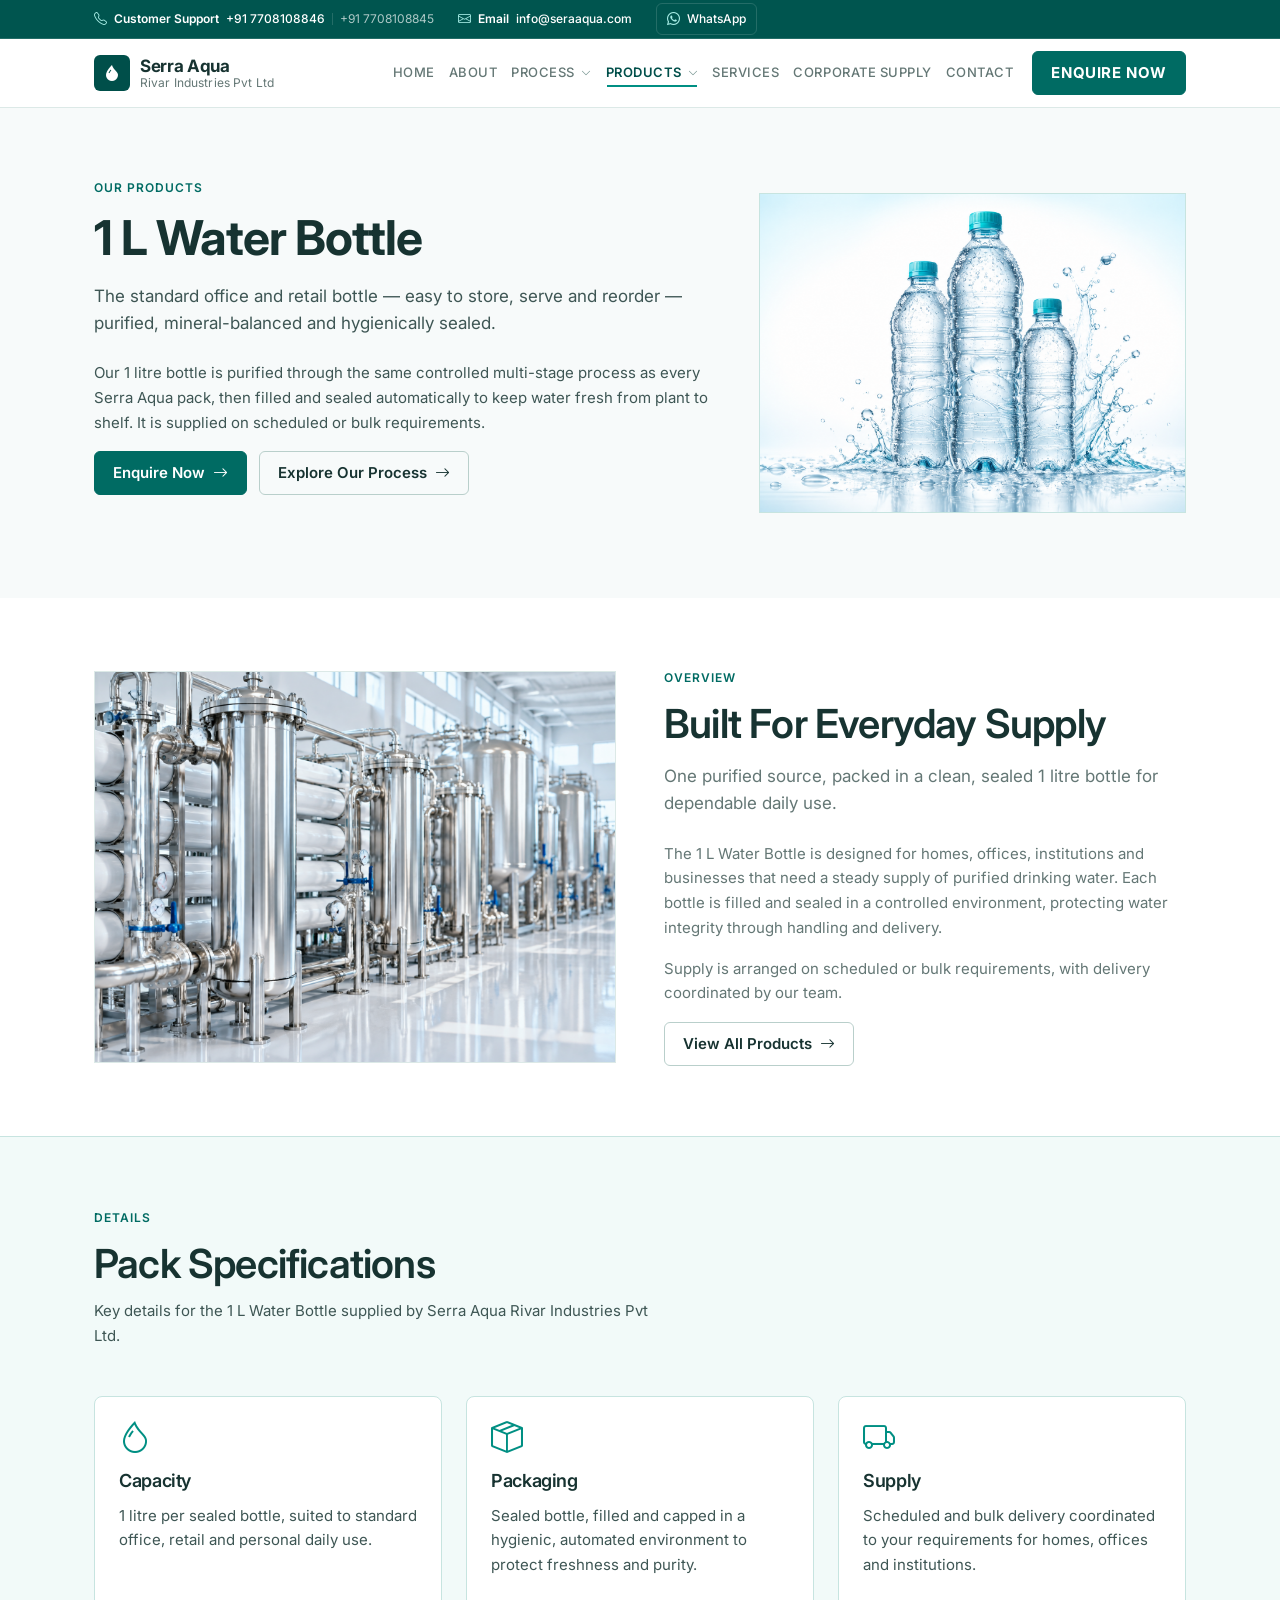
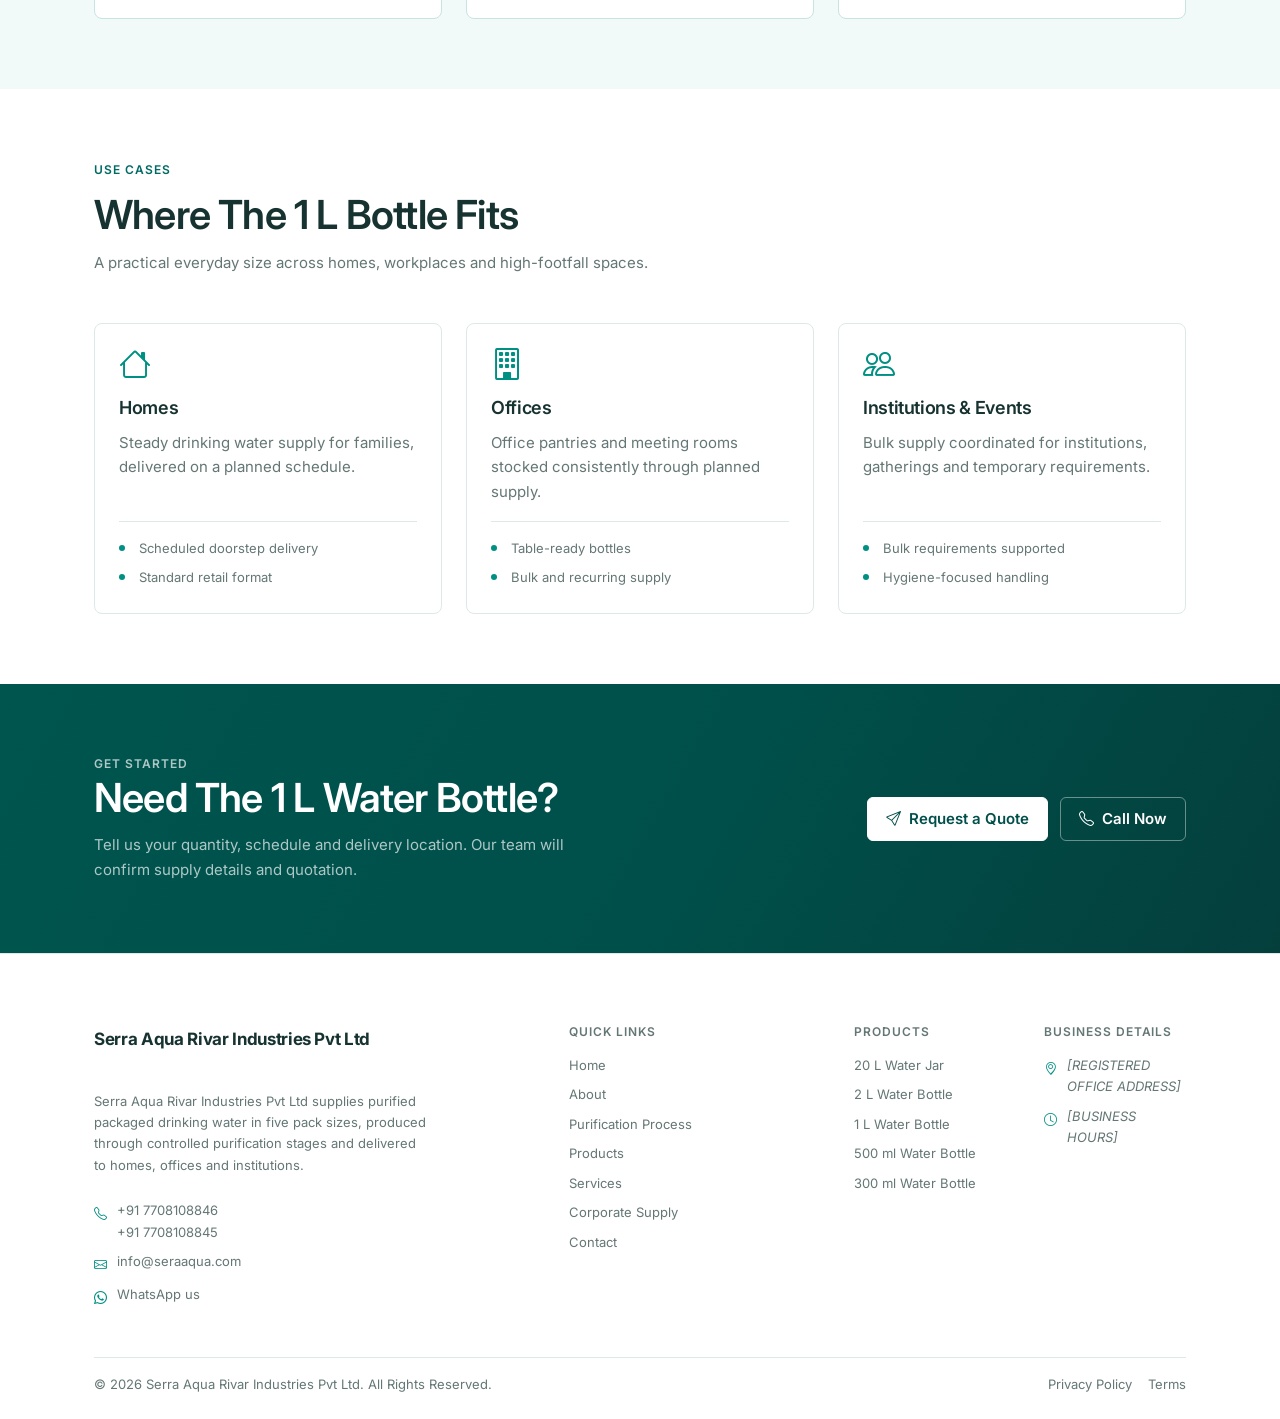
==== 1l-water.html @ 0d2b0743 "process & products" ====
<!DOCTYPE html>
<html lang="en">
<head>
    <meta charset="UTF-8">
    <meta name="viewport" content="width=device-width, initial-scale=1.0">
    <title>1 L Water Bottle | Serra Aqua Rivar Industries Pvt Ltd</title>
    <meta name="description" content="1 L Water Bottle from Serra Aqua Rivar Industries Pvt Ltd — purified, balanced and hygienically sealed packaged drinking water for homes, offices and institutions, with scheduled and bulk delivery.">
    <meta name="robots" content="index, follow">
    <meta name="theme-color" content="#004F4A">
    <link rel="canonical" href="https://seraaqua.com/1l-water.html">
    <meta property="og:type" content="website">
    <meta property="og:site_name" content="Serra Aqua Rivar Industries Pvt Ltd">
    <meta property="og:title" content="1 L Water Bottle | Serra Aqua Rivar Industries Pvt Ltd">
    <meta property="og:description" content="Purified 1 litre water bottle for homes, offices and institutions with scheduled and bulk delivery.">
    <meta property="og:url" content="https://seraaqua.com/1l-water.html">
    <meta property="og:image" content="https://upload.wikimedia.org/wikipedia/commons/thumb/2/20/Bottled_water_in_Ukraine_20240830_151050.jpg/1280px-Bottled_water_in_Ukraine_20240830_151050.jpg">
    <meta property="og:image:alt" content="Sealed packs of packaged drinking water">
    <meta name="twitter:card" content="summary_large_image">
    <link rel="icon" href="data:,">
    <link rel="preconnect" href="https://fonts.googleapis.com">
    <link rel="preconnect" href="https://fonts.gstatic.com" crossorigin>
    <link href="https://fonts.googleapis.com/css2?family=Inter:wght@400;500;600;700;800&amp;display=swap" rel="stylesheet">
    <link href="https://cdn.jsdelivr.net/npm/bootstrap@5.3.8/dist/css/bootstrap.min.css" rel="stylesheet" integrity="sha384-sRIl4kxILFvY47J16cr9ZwB07vP4J8+LH7qKQnuqkuIAvNWLzeN8tE5YBujZqJLB" crossorigin="anonymous">
    <link href="https://cdn.jsdelivr.net/npm/bootstrap-icons@1.11.3/font/bootstrap-icons.min.css" rel="stylesheet">
    <link rel="stylesheet" href="assets/css/style.css">
    <script>document.documentElement.classList.add('js');</script>
</head>
<body>
    <a class="skip-link" href="#main-content">Skip to main content</a>
    <div class="top-contact-bar">
        <div class="container">
            <ul class="top-contact-list">
                <li class="top-contact-item">
                    <i class="bi bi-telephone" aria-hidden="true"></i>
                    <span class="top-contact-tag">Customer Support</span>
                    <a data-tel-primary href="#">+91 7708108846</a>
                    <span class="top-contact-sep" aria-hidden="true"></span>
                    <a data-tel-alt href="#">+91 7708108845</a>
                </li>
                <li class="top-contact-item">
                    <i class="bi bi-envelope" aria-hidden="true"></i>
                    <span class="top-contact-tag">Email</span>
                    <a data-mail href="#">info@seraaqua.com</a>
                </li>
                <li class="top-contact-item top-contact-item--end">
                    <a class="top-contact-whatsapp" href="https://wa.me/917708108846" target="_blank" rel="noopener">
                        <i class="bi bi-whatsapp" aria-hidden="true"></i>
                        <span>WhatsApp</span>
                    </a>
                </li>
            </ul>
        </div>
    </div>
    <nav class="navbar navbar-expand-xl sera-navbar sticky-top" data-sera-navbar aria-label="Main navigation">
        <div class="container sera-navbar-inner">
            <a class="navbar-brand" href="index.html">
                <span class="brand-mark" aria-hidden="true"><i class="bi bi-droplet-fill"></i></span>
                <span class="brand-text">
                    <span class="brand-name">Serra Aqua</span>
                    <span class="brand-sub">Rivar Industries Pvt Ltd</span>
                </span>
            </a>
            <button class="navbar-toggler" type="button" data-bs-toggle="collapse" data-bs-target="#mainNav" aria-controls="mainNav" aria-expanded="false" aria-label="Toggle navigation menu">
                <i class="bi bi-list" aria-hidden="true"></i>
            </button>
            <div class="collapse navbar-collapse" id="mainNav">
                <ul class="navbar-nav ms-auto align-items-xl-center" data-mega-nav>
                    <li class="nav-item"><a class="nav-link" href="index.html">Home</a></li>
                    <li class="nav-item"><a class="nav-link" href="about.html">About</a></li>
                    <li class="nav-item nav-item--panel" data-mega>
                        <button class="nav-link nav-link--trigger" type="button" data-mega-trigger aria-expanded="false" aria-controls="megaProcess">Process<i class="bi bi-chevron-down nav-caret" aria-hidden="true"></i></button>
                        <div class="mega-panel" id="megaProcess" data-mega-panel hidden>
                            <div class="container mega-panel-inner">
                                <div class="mega-grid">
                                    <div class="mega-intro">
                                        <p class="label">Purification</p>
                                        <h2 class="mega-title">Ten controlled stages</h2>
                                        <p class="mega-copy">Source water is treated as a controlled sequence rather than a single filter step.</p>
                                        <a class="mega-cta-link" href="process.html">Explore the full process<i class="bi bi-arrow-right" aria-hidden="true"></i></a>
                                    </div>
                                    <div class="mega-col">
                                        <p class="mega-col-title">Pre-treatment</p>
                                        <ul class="mega-list">
                                            <li><a class="mega-link" href="process.html#source-water-treatment"><span class="mega-num">01</span><span class="mega-link-title">Source Water Treatment</span></a></li>
                                            <li><a class="mega-link" href="process.html#sand-filtration"><span class="mega-num">02</span><span class="mega-link-title">Sand Filtration</span></a></li>
                                            <li><a class="mega-link" href="process.html#activated-carbon-filtration"><span class="mega-num">03</span><span class="mega-link-title">Activated Carbon Filtration</span></a></li>
                                            <li><a class="mega-link" href="process.html#micron-filtration"><span class="mega-num">04</span><span class="mega-link-title">Micron Filtration</span></a></li>
                                        </ul>
                                    </div>
                                    <div class="mega-col">
                                        <p class="mega-col-title">Core Purification</p>
                                        <ul class="mega-list">
                                            <li><a class="mega-link" href="process.html#reverse-osmosis"><span class="mega-num">05</span><span class="mega-link-title">Reverse Osmosis</span></a></li>
                                            <li><a class="mega-link" href="process.html#uv-sterilization"><span class="mega-num">06</span><span class="mega-link-title">UV Sterilization</span></a></li>
                                            <li><a class="mega-link" href="process.html#ozonation"><span class="mega-num">07</span><span class="mega-link-title">Ozonation</span></a></li>
                                        </ul>
                                    </div>
                                    <div class="mega-col">
                                        <p class="mega-col-title">Post-treatment</p>
                                        <ul class="mega-list">
                                            <li><a class="mega-link" href="process.html#mineral-tds-ph-balancing"><span class="mega-num">08</span><span class="mega-link-title">Mineral / TDS / pH Balancing</span></a></li>
                                            <li><a class="mega-link" href="process.html#hygienic-storage"><span class="mega-num">09</span><span class="mega-link-title">Hygienic Storage</span></a></li>
                                            <li><a class="mega-link" href="process.html#automated-bottling-sealing"><span class="mega-num">10</span><span class="mega-link-title">Automated Bottling &amp; Sealing</span></a></li>
                                        </ul>
                                    </div>
                                </div>
                            </div>
                        </div>
                    </li>
                    <li class="nav-item nav-item--panel" data-mega>
                        <button class="nav-link nav-link--trigger active" type="button" data-mega-trigger aria-expanded="false" aria-controls="megaProducts" aria-current="page">Products<i class="bi bi-chevron-down nav-caret" aria-hidden="true"></i></button>
                        <div class="mega-panel" id="megaProducts" data-mega-panel hidden>
                            <div class="container mega-panel-inner">
                                <div class="mega-grid">
                                    <div class="mega-intro">
                                        <p class="label">Product Range</p>
                                        <h2 class="mega-title">Pack sizes for every need</h2>
                                        <p class="mega-copy">From 20 litre jars for bulk use to convenient bottles for on-the-go requirements.</p>
                                        <a class="mega-cta-link" href="products.html">View all products<i class="bi bi-arrow-right" aria-hidden="true"></i></a>
                                    </div>
                                    <div class="mega-col">
                                        <p class="mega-col-title">Bulk Packs</p>
                                        <ul class="mega-list"><li><a class="mega-link" href="20l-water.html"><span class="mega-link-title">20 L Water Jar</span></a></li></ul>
                                    </div>
                                    <div class="mega-col">
                                        <p class="mega-col-title">Family Packs</p>
                                        <ul class="mega-list">
<li><a class="mega-link" href="2l-water.html"><span class="mega-link-title">2 L Water Bottle</span></a></li>
                                            <li><a class="mega-link" href="1l-water.html"><span class="mega-link-title">1 L Water Bottle</span></a></li>
                                        </ul>
                                    </div>
                                    <div class="mega-col">
                                        <p class="mega-col-title">On-the-Go</p>
                                        <ul class="mega-list">
                                            <li><a class="mega-link" href="500ml-water.html"><span class="mega-link-title">500 ml Water Bottle</span></a></li>
                                            <li><a class="mega-link" href="300ml-water.html"><span class="mega-link-title">300 ml Water Bottle</span></a></li>
                                        </ul>
                                    </div>
                                </div>
                            </div>
                        </div>
                    </li>
                    <li class="nav-item"><a class="nav-link" href="services.html">Services</a></li>
                    <li class="nav-item"><a class="nav-link" href="corporate-water-supply.html">Corporate Supply</a></li>
                    <li class="nav-item"><a class="nav-link" href="contact.html">Contact</a></li>
                    <li class="nav-item nav-item--cta">
                        <button class="btn btn-primary" type="button" data-bs-toggle="modal" data-bs-target="#enquiryModal">Enquire Now</button>
                    </li>
                </ul>
            </div>
        </div>
    </nav>
    <main id="main-content">
        <section class="section section--tint-1" aria-labelledby="product-hero-heading">
            <div class="container">
                <div class="row g-5 align-items-center">
                    <div class="col-lg-7" data-reveal>
                        <p class="label">Our Products</p>
                        <h1 id="product-hero-heading">1 L Water Bottle</h1>
                        <p class="lead-text">The standard office and retail bottle — easy to store, serve and reorder — purified, mineral-balanced and hygienically sealed.</p>
                        <p>Our 1 litre bottle is purified through the same controlled multi-stage process as every Serra Aqua pack, then filled and sealed automatically to keep water fresh from plant to shelf. It is supplied on scheduled or bulk requirements.</p>
                        <div class="hero-actions">
                            <a class="btn btn-primary" href="contact.html">Enquire Now <i class="bi bi-arrow-right" aria-hidden="true"></i></a>
                            <a class="btn btn-outline-primary" href="process.html">Explore Our Process <i class="bi bi-arrow-right" aria-hidden="true"></i></a>
                        </div>
                    </div>
                    <div class="col-lg-5" data-reveal>
                        <figure class="media">
                            <img src="./assets/images/hero_section1.png" alt="1 L packaged drinking water bottle from Serra Aqua Rivar Industries Pvt Ltd" width="1280" height="720" loading="lazy">
                        </figure>
                    </div>
                </div>
            </div>
        </section>
        <section class="section" aria-labelledby="overview-heading">
            <div class="container">
                <div class="row g-5 align-items-center flex-lg-row-reverse">
                    <div class="col-lg-6" data-reveal>
                        <p class="label">Overview</p>
                        <h2 id="overview-heading">Built For Everyday Supply</h2>
                        <p class="lead-text">One purified source, packed in a clean, sealed 1 litre bottle for dependable daily use.</p>
                        <p>The 1 L Water Bottle is designed for homes, offices, institutions and businesses that need a steady supply of purified drinking water. Each bottle is filled and sealed in a controlled environment, protecting water integrity through handling and delivery.</p>
                        <p>Supply is arranged on scheduled or bulk requirements, with delivery coordinated by our team.</p>
                        <a class="btn btn-outline-primary" href="products.html">View All Products <i class="bi bi-arrow-right" aria-hidden="true"></i></a>
                    </div>
                    <div class="col-lg-6" data-reveal>
                        <figure class="media">
                            <img src="./assets/images/regen-plant-hero.png" alt="Clean water processing environment focused on hygiene and quality control" width="1280" height="720" loading="lazy">
                        </figure>
                    </div>
                </div>
            </div>
        </section>
        <section class="section section--tint-2 section--rule" aria-labelledby="specs-heading" data-reveal>
            <div class="container">
                <div class="section-head" data-reveal>
                    <p class="label">Details</p>
                    <h2 id="specs-heading">Pack Specifications</h2>
                    <p>Key details for the 1 L Water Bottle supplied by Serra Aqua Rivar Industries Pvt Ltd.</p>
                </div>
                <div class="row g-4">
                    <div class="col-md-6 col-lg-4" data-reveal>
                        <article class="feature-card h-100">
                            <i class="bi bi-droplet" aria-hidden="true"></i>
                            <h3>Capacity</h3>
                            <p>1 litre per sealed bottle, suited to standard office, retail and personal daily use.</p>
                        </article>
                    </div>
                    <div class="col-md-6 col-lg-4" data-reveal>
                        <article class="feature-card h-100">
                            <i class="bi bi-box-seam" aria-hidden="true"></i>
                            <h3>Packaging</h3>
                            <p>Sealed bottle, filled and capped in a hygienic, automated environment to protect freshness and purity.</p>
                        </article>
                    </div>
                    <div class="col-md-6 col-lg-4" data-reveal>
                        <article class="feature-card h-100">
                            <i class="bi bi-truck" aria-hidden="true"></i>
                            <h3>Supply</h3>
                            <p>Scheduled and bulk delivery coordinated to your requirements for homes, offices and institutions.</p>
                        </article>
                    </div>
                </div>
            </div>
        </section>
        <section class="section" aria-labelledby="use-heading">
            <div class="container">
                <div class="section-head" data-reveal>
                    <p class="label">Use Cases</p>
                    <h2 id="use-heading">Where The 1 L Bottle Fits</h2>
                    <p>A practical everyday size across homes, workplaces and high-footfall spaces.</p>
                </div>
                <div class="feature-grid">
                    <article class="feature-card" data-reveal>
                        <i class="bi bi-house" aria-hidden="true"></i>
                        <h3>Homes</h3>
                        <p>Steady drinking water supply for families, delivered on a planned schedule.</p>
                        <ul class="feature-points">
                            <li>Scheduled doorstep delivery</li>
                            <li>Standard retail format</li>
                        </ul>
                    </article>
                    <article class="feature-card" data-reveal>
                        <i class="bi bi-building" aria-hidden="true"></i>
                        <h3>Offices</h3>
                        <p>Office pantries and meeting rooms stocked consistently through planned supply.</p>
                        <ul class="feature-points">
                            <li>Table-ready bottles</li>
                            <li>Bulk and recurring supply</li>
                        </ul>
                    </article>
                    <article class="feature-card" data-reveal>
                        <i class="bi bi-people" aria-hidden="true"></i>
                        <h3>Institutions &amp; Events</h3>
                        <p>Bulk supply coordinated for institutions, gatherings and temporary requirements.</p>
                        <ul class="feature-points">
                            <li>Bulk requirements supported</li>
                            <li>Hygiene-focused handling</li>
                        </ul>
                    </article>
                </div>
            </div>
        </section>
        <section class="cta-band" aria-labelledby="cta-heading">
            <div class="container">
                <div class="row align-items-center g-4">
                    <div class="col-lg-8" data-reveal>
                        <p class="label label--on-dark">Get Started</p>
                        <h2 id="cta-heading">Need The 1 L Water Bottle?</h2>
                        <p>Tell us your quantity, schedule and delivery location. Our team will confirm supply details and quotation.</p>
                    </div>
                    <div class="col-lg-4 text-lg-end" data-reveal>
                        <div class="cta-actions justify-content-lg-end">
                            <a class="btn btn-invert" href="contact.html">
                                <i class="bi bi-send" aria-hidden="true"></i> Request a Quote
                            </a>
                            <a class="btn btn-outline-invert" data-tel-primary href="#">
                                <i class="bi bi-telephone" aria-hidden="true"></i> Call Now
                            </a>
                        </div>
                    </div>
                </div>
            </div>
        </section>
    </main>
    <footer class="sera-footer">
        <div class="container">
            <div class="row g-5">
                <div class="col-lg-5">
                    <div class="footer-brand-line">
                        <span class="brand-name">Serra Aqua Rivar Industries Pvt Ltd</span>
                        <span class="brand-tagline">Pure Water. Trusted Quality.</span>
                    </div>
                    <p class="footer-about">Serra Aqua Rivar Industries Pvt Ltd supplies purified packaged drinking water in five pack sizes, produced through controlled purification stages and delivered to homes, offices and institutions.</p>
                    <ul class="footer-list footer-contact">
                        <li>
                            <i class="bi bi-telephone" aria-hidden="true"></i>
                            <span>
                                <a data-tel-primary href="#">+91 7708108846</a><br>
                                <a data-tel-alt href="#">+91 7708108845</a>
                            </span>
                        </li>
                        <li>
                            <i class="bi bi-envelope" aria-hidden="true"></i>
                            <a data-mail href="#">info@seraaqua.com</a>
                        </li>
                        <li>
                            <i class="bi bi-whatsapp" aria-hidden="true"></i>
                            <a href="https://wa.me/917708108846" target="_blank" rel="noopener">WhatsApp us</a>
                        </li>
                    </ul>
                </div>
                <div class="col-lg-3">
                    <h2 class="footer-title">Quick Links</h2>
                    <ul class="footer-list">
                        <li><a href="index.html">Home</a></li>
                        <li><a href="about.html">About</a></li>
                        <li><a href="process.html">Purification Process</a></li>
                        <li><a href="products.html">Products</a></li>
                        <li><a href="services.html">Services</a></li>
                        <li><a href="corporate-water-supply.html">Corporate Supply</a></li>
                        <li><a href="contact.html">Contact</a></li>
                    </ul>
                </div>
                <div class="col-lg-2">
                    <h2 class="footer-title">Products</h2>
                    <ul class="footer-list">
<li><a href="20l-water.html">20 L Water Jar</a></li>
                        <li><a href="2l-water.html">2 L Water Bottle</a></li>
                        <li><a href="1l-water.html">1 L Water Bottle</a></li>
                        <li><a href="500ml-water.html">500 ml Water Bottle</a></li>
                        <li><a href="300ml-water.html">300 ml Water Bottle</a></li>
                    </ul>
                </div>
                <div class="col-lg-2">
                    <h2 class="footer-title">Business Details</h2>
                    <ul class="footer-list footer-contact">
                        <li><i class="bi bi-geo-alt" aria-hidden="true"></i><span class="footer-placeholder">[REGISTERED OFFICE ADDRESS]</span></li>
                        <li><i class="bi bi-clock" aria-hidden="true"></i><span class="footer-placeholder">[BUSINESS HOURS]</span></li>
                    </ul>
                </div>
            </div>
            <div class="footer-bottom d-flex flex-wrap justify-content-between gap-2">
                <span>&copy; <span id="currentYear">2026</span> Serra Aqua Rivar Industries Pvt Ltd. All Rights Reserved.</span>
                <span class="d-flex gap-3"><a href="privacy-policy.html">Privacy Policy</a><a href="terms.html">Terms</a></span>
            </div>
        </div>
    </footer>
    <div class="modal fade" id="enquiryModal" tabindex="-1" aria-labelledby="enquiryModalTitle" aria-hidden="true" data-enquiry-modal>
        <div class="modal-dialog modal-lg modal-dialog-centered modal-dialog-scrollable">
            <div class="modal-content">
                <div class="modal-header"><h2 class="modal-title" id="enquiryModalTitle">Request Enquiry</h2><button type="button" class="btn-close" data-bs-dismiss="modal" aria-label="Close"></button></div>
                <div class="modal-body">
                    <div data-form-alert class="mb-3"></div>
                    <form action="forms/enquiry-submit.php" method="post" data-ajax-form novalidate>
                        <input type="hidden" name="source" value="1l-water-enquiry-modal">
                        <div class="row g-3">
                            <div class="col-md-6"><label class="form-label" for="enqName">Full Name *</label><input type="text" class="form-control" id="enqName" name="name" required autocomplete="name"><div class="invalid-feedback">Please enter your full name.</div></div>
                            <div class="col-md-6"><label class="form-label" for="enqPhone">Phone *</label><input type="tel" class="form-control" id="enqPhone" name="phone" required autocomplete="tel"><div class="invalid-feedback">Please enter a valid phone number.</div></div>
                            <div class="col-md-6"><label class="form-label" for="enqEmail">Email *</label><input type="email" class="form-control" id="enqEmail" name="email" required autocomplete="email"><div class="invalid-feedback">Please enter a valid email.</div></div>
                            <div class="col-md-6"><label class="form-label" for="enqCompany">Company Name</label><input type="text" class="form-control" id="enqCompany" name="company" autocomplete="organization"></div>
                            <div class="col-md-6"><label class="form-label" for="enqProduct">Product</label><select class="form-select" id="enqProduct" name="product"><option value="">Select product</option><option value="20 L Water Jar">20 L Water Jar</option><option value="2 L Water Bottle">2 L Water Bottle</option><option value="1 L Water Bottle" selected>1 L Water Bottle</option><option value="500 ml Water Bottle">500 ml Water Bottle</option><option value="300 ml Water Bottle">300 ml Water Bottle</option></select></div>
                            <div class="col-md-6"><label class="form-label" for="enqQty">Required Quantity</label><input type="text" class="form-control" id="enqQty" name="quantity" placeholder="e.g. 10 jars / 100 bottles"></div>
                            <div class="col-12"><label class="form-label" for="enqLoc">Preferred Delivery Location</label><input type="text" class="form-control" id="enqLoc" name="location"></div>
                            <div class="col-12"><label class="form-label" for="enqMsg">Message</label><textarea class="form-control" id="enqMsg" name="message" rows="4" placeholder="Any specific requirements?"></textarea></div>
                        </div>
                        <div class="d-flex flex-wrap justify-content-end gap-3 mt-4">
                            <button type="button" class="btn btn-outline-primary" data-bs-dismiss="modal">Cancel</button>
                            <button type="submit" class="btn btn-primary">Send Enquiry</button>
                        </div>
                    </form>
                </div>
            </div>
        </div>
    </div>
    <div class="mobile-cta-bar d-md-none" role="region" aria-label="Quick contact">
        <a class="btn btn-outline-primary" data-tel-primary href="#"><i class="bi bi-telephone" aria-hidden="true"></i> Call</a>
        <a class="btn btn-outline-primary" href="https://wa.me/917708108846" target="_blank" rel="noopener"><i class="bi bi-whatsapp" aria-hidden="true"></i> WhatsApp</a>
        <button class="btn btn-primary" type="button" data-bs-toggle="modal" data-bs-target="#enquiryModal"><i class="bi bi-chat-left-text" aria-hidden="true"></i> Enquire</button>
    </div>
    <button class="to-top" type="button" data-to-top aria-label="Back to top"><i class="bi bi-arrow-up" aria-hidden="true"></i></button>
    <script src="https://cdn.jsdelivr.net/npm/bootstrap@5.3.8/dist/js/bootstrap.bundle.min.js" crossorigin="anonymous"></script>
    <script src="assets/js/animations.js"></script>
    <script src="assets/js/main.js"></script>
</body>
</html>
---- assets/css/style.css ----
/* ==========================================================================
   SERRA AQUA RIVAR INDUSTRIES PVT LTD — style.css
   Flat clean-editorial design system.
   Rules: no decorative gradients, no blobs, no glassmorphism, no shadows on
   surfaces, no pills, no lift-on-hover. Hierarchy comes from type scale,
   spacing rhythm, hairlines and one accent colour.

   Three documented exceptions, all functional rather than decorative:
   1. Section-level background gradients (see the surface map below).
   2. The hero photo scrim, which exists to keep slide copy at AA contrast.
   3. The marquee edge fade, which softens where running text meets the
      viewport edge (see 13a).
   ========================================================================== */

/* --------------------------------------------------------------------------
   1. Tokens
   -------------------------------------------------------------------------- */
:root {
    /* Colour — White and Teal Green Theme
       Surface ladder: light steps ascend toward white, dark bands punctuate.
       Adjacent sections never share a value. */
    --brand: #008f83;
    --brand-strong: #006b63;
    --brand-deep: #004f4a;
    --brand-tint: #ddf6f3;

    --surface-0: #ffffff;
    --surface-1: #f7fafa;
    --surface-2: #f2faf9;
    --surface-3: #e4f5f2;
    --surface-4: #eaf7f5;
    --surface-5: #eef6f5;

    --band-mid: #00554f;
    --band-deep: #043f3c;

    --surface: var(--surface-0);
    --page: var(--surface-1);

    --ink: #173331;
    --ink-muted: #647775;
    --ink-muted-tint: #3e5654;

    --line: #dce9e7;
    --line-strong: #b9cfcb;
    --line-on-tint: #c7e4e0;
    --line-dark: rgba(255, 255, 255, 0.14);

    /* Inactive carousel indicator. --line-strong only reaches ~1.6:1 on a light
       slide, which fails the 3:1 non-text minimum for UI components, so the
       indicator gets its own value. */
    --line-indicator: #6f8f8b;

    --on-dark: #ffffff;
    --on-dark-muted: rgba(255, 255, 255, 0.68);
    --on-dark-accent: #a7ede6;

    --hover-tint: rgba(0, 143, 131, 0.05);

    /* Radius — one value, plus a small control variant */
    --radius: 8px;
    --radius-control: 6px;

    /* Spacing rhythm */
    --space-1: 0.25rem;
    --space-2: 0.5rem;
    --space-3: 0.75rem;
    --space-4: 1rem;
    --space-5: 1.5rem;
    --space-6: 2rem;
    --space-7: 3rem;
    --section-y: clamp(3.5rem, 5.5vw, 5.5rem);
    --container-x: 1.5rem;

    /* Type */
    --font-sans: "Inter", -apple-system, BlinkMacSystemFont, "Segoe UI", Roboto, "Helvetica Neue", Arial, sans-serif;
    --text-display: clamp(2.125rem, 1.5rem + 2.4vw, 3rem);
    --text-h1: clamp(1.875rem, 1.4rem + 1.9vw, 2.5rem);
    --text-h2: clamp(1.5rem, 1.2rem + 1.2vw, 1.75rem);
    --text-h3: 1.125rem;
    --text-lead: 1.0625rem;
    --text-body: 0.9375rem;
    --text-sm: 0.8125rem;
    --text-xs: 0.75rem;

    /* Motion — one token */
    --t: 160ms cubic-bezier(0.4, 0, 0.2, 1);

    --focus-ring: 0 0 0 3px rgba(0, 143, 131, 0.35);
}

/* --------------------------------------------------------------------------
   2. Base
   -------------------------------------------------------------------------- */
html {
    overflow-x: clip;
    scroll-behavior: smooth;
    scroll-padding-top: 5rem;
}

body {
    overflow-x: clip;
    margin: 0;
    font-family: var(--font-sans);
    font-size: var(--text-body);
    line-height: 1.65;
    color: var(--ink-muted);
    background: var(--surface);
    -webkit-font-smoothing: antialiased;
    text-rendering: optimizeLegibility;
}

h1,
h2,
h3,
h4 {
    margin: 0 0 var(--space-4);
    color: var(--ink);
    font-weight: 600;
    line-height: 1.18;
    letter-spacing: -0.02em;
}

h1 {
    font-size: var(--text-display);
    font-weight: 700;
}

h2 {
    font-size: var(--text-h1);
}

h3 {
    font-size: var(--text-h3);
}

p {
    margin: 0 0 var(--space-4);
}

a {
    color: var(--brand-strong);
    text-decoration: none;
    transition: color var(--t);
}

a:hover {
    color: var(--brand-deep);
}

img {
    max-width: 100%;
    height: auto;
}

hr {
    border: 0;
    border-top: 1px solid var(--line);
    opacity: 1;
}

:focus-visible {
    outline: 2px solid var(--brand);
    outline-offset: 2px;
    border-radius: 2px;
}

::selection {
    background: var(--brand-tint);
    color: var(--brand-deep);
}

/* --------------------------------------------------------------------------
   3. Type utilities
   -------------------------------------------------------------------------- */
.label {
    display: block;
    margin: 0 0 var(--space-3);
    font-size: var(--text-xs);
    font-weight: 600;
    letter-spacing: 0.08em;
    text-transform: uppercase;
    color: var(--brand-strong);
}

.label--on-dark {
    color: var(--on-dark-accent);
}

.lead-text {
    max-width: 62ch;
    margin-bottom: var(--space-5);
    font-size: var(--text-lead);
    line-height: 1.6;
    color: var(--ink-muted);
}

/* --------------------------------------------------------------------------
   4. Layout
   -------------------------------------------------------------------------- */
.container {
    --bs-gutter-x: 2rem;
    padding-inline: var(--container-x);
}

.section {
    padding-block: var(--section-y);
}

/* --------------------------------------------------------------------------
   4a. Surface map — one distinct background per section, in page order.
   No two adjacent sections share a value. Gradients appear only here, at
   section level, never on cards.
   Re-pointing --ink-muted and --line locally makes every descendant component
   pick up the AA-safe muted tone and the tint-aware border automatically.

   The `color` declaration below is not optional. A descendant that never
   declares its own colour inherits body's ALREADY-RESOLVED rgb, which an
   ancestor custom-property override cannot reach — custom properties only
   affect descendants that reference var() themselves. Declaring colour here
   means anything inheriting inside a tinted section gets the AA-safe tone as
   well. Anything with an explicit colour is unaffected (headings -> --ink,
   .label -> --brand-strong, buttons -> their own).
   -------------------------------------------------------------------------- */
.section--tint-1,
.section--tint-2,
.section--tint-3,
.section--tint-4 {
    --ink-muted: var(--ink-muted-tint);
    --line: var(--line-on-tint);
    color: var(--ink-muted-tint);
}

.section--tint-1 { background: var(--surface-1); }
.section--tint-2 { background: var(--surface-2); }
.section--tint-3 { background: var(--surface-3); }
.section--tint-4 { background: var(--surface-4); }

.section--rule {
    border-top: 1px solid var(--line-on-tint);
}

/* Cards on a tinted section lift off as pure white */
.section--tint-2 .feature-card,
.section--tint-3 .cert-card {
    background: var(--surface-0);
}

.section-head {
    max-width: 720px;
    margin-bottom: var(--space-7);
}

.section-head h2 {
    margin-bottom: var(--space-3);
}

.section-head p:last-child {
    margin-bottom: 0;
    max-width: 62ch;
}

/* --------------------------------------------------------------------------
   5. Buttons
   -------------------------------------------------------------------------- */
.btn {
    display: inline-flex;
    align-items: center;
    justify-content: center;
    gap: var(--space-2);
    min-height: 44px;
    padding: 0.625rem 1.125rem;
    border: 1px solid transparent;
    border-radius: var(--radius-control);
    font-size: var(--text-body);
    font-weight: 600;
    line-height: 1.2;
    text-align: center;
    cursor: pointer;
    transition: background-color var(--t), border-color var(--t), color var(--t);
}

.btn:focus-visible {
    box-shadow: none;
}

.btn-primary {
    background: var(--brand-strong);
    border-color: var(--brand-strong);
    color: var(--on-dark);
}

.btn-primary:hover,
.btn-primary:focus {
    background: var(--brand-deep);
    border-color: var(--brand-deep);
    color: var(--on-dark);
}

.btn-outline-primary {
    background: transparent;
    border-color: var(--line-strong);
    color: var(--ink);
}

.btn-outline-primary:hover,
.btn-outline-primary:focus {
    border-color: var(--brand-strong);
    background: var(--brand-tint);
    color: var(--brand-deep);
}

.btn-invert {
    background: var(--on-dark);
    border-color: var(--on-dark);
    color: var(--brand-deep);
}

.btn-invert:hover,
.btn-invert:focus {
    background: var(--brand-tint);
    border-color: var(--brand-tint);
    color: var(--brand-deep);
}

.btn-outline-invert {
    background: transparent;
    border-color: rgba(255, 255, 255, 0.4);
    color: var(--on-dark);
}

.btn-outline-invert:hover,
.btn-outline-invert:focus {
    background: rgba(255, 255, 255, 0.1);
    border-color: var(--on-dark);
    color: var(--on-dark);
}

.btn-sm {
    min-height: 36px;
    padding: 0.375rem 0.75rem;
    font-size: var(--text-sm);
}

/* --------------------------------------------------------------------------
   6. Forms
   -------------------------------------------------------------------------- */
.form-label {
    margin-bottom: var(--space-2);
    font-size: var(--text-sm);
    font-weight: 600;
    color: var(--ink);
}

.form-control,
.form-select {
    min-height: 44px;
    padding: 0.5rem 0.75rem;
    border: 1px solid var(--line-strong);
    border-radius: var(--radius-control);
    font-size: var(--text-body);
    color: var(--ink);
    background-color: var(--surface);
}

.form-control::placeholder {
    color: #647775;
}

.form-control:focus,
.form-select:focus {
    border-color: var(--brand);
    box-shadow: var(--focus-ring);
}

.form-control.is-invalid,
.form-select.is-invalid {
    border-color: #b42318;
}

.invalid-feedback {
    font-size: var(--text-sm);
}

.form-note {
    font-size: var(--text-sm);
    color: var(--ink-muted);
}

.alert {
    border-radius: var(--radius-control);
    font-size: var(--text-sm);
}

.alert-success {
    background: #e6f5f2;
    border-color: var(--line);
    color: var(--brand-deep);
}

.alert-danger {
    background: #fdf1f0;
    border-color: #f3d3d0;
    color: #8f1d14;
}

/* --------------------------------------------------------------------------
   7. Skip link
   -------------------------------------------------------------------------- */
.skip-link {
    position: absolute;
    top: -100px;
    left: var(--space-4);
    z-index: 1100;
    padding: 0.625rem 1rem;
    background: var(--brand-deep);
    color: var(--on-dark);
    border-radius: 0 0 var(--radius-control) var(--radius-control);
    font-size: var(--text-sm);
    font-weight: 600;
    transition: top var(--t);
}

.skip-link:focus {
    top: 0;
    color: var(--on-dark);
}

/* --------------------------------------------------------------------------
   8. Top contact bar
   -------------------------------------------------------------------------- */
.top-contact-bar {
    --ink-muted: var(--on-dark-muted);
    color: var(--on-dark-muted);
    border-bottom: 1px solid var(--line-dark);
    background: var(--band-mid);
}

.top-contact-bar .container {
    display: flex;
    align-items: center;
    min-height: 38px;
}

.top-contact-list {
    display: flex;
    flex-wrap: wrap;
    align-items: center;
    gap: var(--space-4) var(--space-5);
    margin: 0;
    padding: 0;
    list-style: none;
    font-size: var(--text-xs);
    color: var(--on-dark-muted);
}

.top-contact-item {
    display: inline-flex;
    align-items: center;
    gap: 0.4375rem;
}

.top-contact-item i {
    color: var(--on-dark-accent);
    font-size: 0.8125rem;
}

.top-contact-list a {
    color: var(--on-dark);
    font-weight: 500;
    white-space: nowrap;
}

.top-contact-list a:hover {
    color: var(--on-dark-accent);
}

.top-contact-tag {
    font-weight: 600;
    color: var(--on-dark);
}

.top-contact-list a + .top-contact-sep + a,
.top-contact-list a + .top-contact-sep + a:hover {
    color: var(--on-dark-muted);
    font-weight: 400;
}

/* Hairline divider between the two support numbers, never a middot glyph —
   it keeps the bar's rhythm on the same 1px scale as the rest of the chrome. */
.top-contact-sep {
    width: 1px;
    height: 0.75rem;
    background: var(--line-dark);
}

.top-contact-whatsapp {
    display: inline-flex;
    align-items: center;
    gap: 0.4375rem;
    padding: 0.25rem 0.625rem;
    border: 1px solid var(--line-dark);
    border-radius: var(--radius-control);
}

.top-contact-whatsapp:hover {
    border-color: var(--on-dark-accent);
    background: rgba(255, 255, 255, 0.06);
    color: var(--on-dark-accent);
}

.top-contact-whatsapp i {
    font-size: 0.8125rem;
}

@media (min-width: 992px) {
    .top-contact-item--end {
        margin-left: auto;
    }
}

/* --------------------------------------------------------------------------
   9. Navbar + mega menu

   Structure: a single flat utility bar over a sticky masthead. The masthead
   itself stays exactly one hairline tall — its padding deliberately does NOT
   change on scroll, because --chrome-h is derived from navbar.offsetHeight
   and a height change would resize the full-viewport hero underneath it on
   every scroll tick.

   Mega panels are absolutely positioned against the masthead (the .nav-item
   wrappers are position:static) so a panel spans the full viewport width
   rather than the width of the trigger. Bootstrap's dropdown is not used for
   these two: its Popper positioning writes inline offsets that fight a
   full-bleed panel, and hover intent needs a delay a click-toggle cannot give.

   Kept inside the house rules — hairline column rules instead of card
   borders, one accent, type scale for hierarchy, no gradients, no pills, no
   shadows on surfaces. The only shadow is on the panel, which is a floating
   layer rather than a surface.
   -------------------------------------------------------------------------- */
.sera-navbar {
    padding-block: var(--space-3);
    background: var(--surface);
    border-bottom: 1px solid var(--line);
    transition: border-color var(--t);
}

.sera-navbar.is-scrolled {
    border-bottom-color: var(--line-strong);
}

.sera-navbar-inner {
    display: flex;
    align-items: center;
}

.navbar-brand {
    display: inline-flex;
    align-items: center;
    gap: 0.625rem;
    margin-right: var(--space-6);
    padding: 0;
}

.brand-mark {
    display: inline-flex;
    align-items: center;
    justify-content: center;
    flex: none;
    width: 2.25rem;
    height: 2.25rem;
    border-radius: var(--radius-control);
    background: var(--brand-deep);
    color: var(--on-dark);
    font-size: 1rem;
    line-height: 1;
    transition: background-color var(--t);
}

.navbar-brand:hover .brand-mark {
    background: var(--brand-strong);
    color: var(--on-dark);
}

.brand-text {
    display: flex;
    flex-direction: column;
    line-height: 1.2;
}

.brand-name {
    font-size: 1.0625rem;
    font-weight: 700;
    letter-spacing: -0.02em;
    color: var(--ink);
}

.brand-sub {
    font-size: var(--text-xs);
    letter-spacing: 0.01em;
    color: var(--ink-muted);
}

/* Footer wordmark uses the same two-line lockup, tinted for the dark band */
.footer-brand-line .brand-tagline {
    font-size: var(--text-xs);
    letter-spacing: 0.01em;
    color: var(--on-dark-muted);
}

.sera-navbar .navbar-nav {
    gap: 0.125rem;
}

.sera-navbar .navbar-nav .nav-link {
    position: relative;
    display: inline-flex;
    align-items: center;
    gap: 0.375rem;
    min-height: 44px;
    padding: 0 var(--space-2);
    font-size: var(--text-body);
    font-weight: 500;
    line-height: 1.2;
    color: var(--ink-muted);
    white-space: nowrap;
    background: none;
    border: 0;
    text-align: left;
}

/* 2px rule instead of a pill or a tint block: it reads as an underline in the
   type and does not reflow the row on hover. */
.sera-navbar .navbar-nav .nav-link::after {
    content: "";
    position: absolute;
    right: var(--space-2);
    bottom: 0.5rem;
    left: var(--space-2);
    height: 2px;
    background: var(--brand);
    transform: scaleX(0);
    transform-origin: left center;
    transition: transform var(--t);
}

.sera-navbar .navbar-nav .nav-link:hover,
.sera-navbar .navbar-nav .nav-link:focus-visible {
    color: var(--ink);
}

.sera-navbar .navbar-nav .nav-link:hover::after,
.sera-navbar .navbar-nav .nav-link:focus-visible::after {
    transform: scaleX(1);
}

.sera-navbar .navbar-nav .nav-link.active,
.sera-navbar .navbar-nav .nav-link.active:hover {
    color: var(--brand-deep);
    font-weight: 600;
}

.sera-navbar .navbar-nav .nav-link.active::after {
    transform: scaleX(1);
}

.sera-navbar .navbar-nav .nav-link:focus-visible {
    outline: 2px solid var(--brand);
    outline-offset: 2px;
    border-radius: 2px;
}

.nav-caret {
    font-size: 0.625rem;
    color: var(--line-indicator);
    transition: transform var(--t), color var(--t);
}

.nav-link--trigger[aria-expanded="true"] {
    color: var(--ink);
}

.nav-link--trigger[aria-expanded="true"]::after {
    transform: scaleX(1);
}

.nav-link--trigger[aria-expanded="true"] .nav-caret {
    color: var(--brand);
    transform: rotate(180deg);
}

.nav-item--cta {
    margin-left: var(--space-4);
}

.navbar-toggler {
    padding: var(--space-2);
    border: 1px solid var(--line-strong);
    border-radius: var(--radius-control);
    color: var(--ink);
    font-size: 1.25rem;
    line-height: 1;
}

.navbar-toggler:focus {
    box-shadow: var(--focus-ring);
}

/* --------------------------------------------------------------- Mega panel */
.nav-item--panel {
    position: static;
}

.mega-panel {
    position: absolute;
    top: 100%;
    right: 0;
    left: 0;
    z-index: 20;
    padding-block: var(--space-6);
    background: var(--surface);
    border-top: 1px solid var(--line);
    border-bottom: 1px solid var(--line);
    box-shadow: 0 12px 28px rgba(23, 51, 49, 0.1);
    opacity: 0;
    transform: translateY(-6px);
    transition: opacity var(--t), transform var(--t);
}

.mega-panel[hidden] {
    display: none;
}

/* Hover bridge across the navbar's bottom padding. The nav item and the panel
   are siblings in hit-test terms with a dead strip of padding between them, so
   a diagonal move off the trigger would drop the pointer out of the item and
   start closing. This strip keeps the pointer inside the panel the whole way
   down. Transparent, so it is invisible over the masthead. */
.mega-panel::before {
    content: "";
    position: absolute;
    top: calc((var(--space-3) + 2px) * -1);
    right: 0;
    left: 0;
    height: calc(var(--space-3) + 2px);
}

.mega-panel.is-open {
    opacity: 1;
    transform: none;
}

.mega-grid {
    display: grid;
    grid-template-columns: minmax(14rem, 1.05fr) repeat(3, minmax(0, 1fr));
    gap: var(--space-6);
    align-items: start;
}

/* Hairline column rules, the panel's only structural device */
.mega-col {
    padding-left: var(--space-5);
    border-left: 1px solid var(--line);
}

.mega-col-title {
    margin: 0 0 var(--space-3);
    font-size: var(--text-xs);
    font-weight: 600;
    letter-spacing: 0.08em;
    text-transform: uppercase;
    color: var(--brand-strong);
}

.mega-intro .label {
    margin-bottom: var(--space-2);
}

.mega-title {
    margin: 0 0 var(--space-3);
    font-size: var(--text-h3);
    font-weight: 600;
    letter-spacing: -0.01em;
    color: var(--ink);
}

.mega-copy {
    margin: 0 0 var(--space-4);
    font-size: var(--text-sm);
    line-height: 1.6;
    color: var(--ink-muted);
}

.mega-list {
    margin: 0;
    padding: 0;
    list-style: none;
}

.mega-link {
    display: flex;
    align-items: flex-start;
    gap: 0.625rem;
    padding: 0.4375rem 0.5rem;
    margin-left: -0.5rem;
    border-radius: var(--radius-control);
    color: var(--ink-muted);
    transition: background-color var(--t), color var(--t);
}

.mega-link:hover,
.mega-link:focus-visible {
    background: var(--hover-tint);
    color: var(--brand-deep);
}

/* Fixed 2ch number column keeps all ten stage titles on one left edge.
   --ink-muted rather than --line-indicator: the latter only reaches ~3.5:1
   on white, which is under the 4.5:1 needed for 12px text. */
.mega-num {
    flex: none;
    width: 2ch;
    padding-top: 0.0625rem;
    font-size: var(--text-xs);
    font-weight: 600;
    font-variant-numeric: tabular-nums;
    color: var(--ink-muted);
}

.mega-link:hover .mega-num,
.mega-link:focus-visible .mega-num {
    color: var(--brand-strong);
}

/* Title carries the ink so the label leads and the number supports it */
.mega-link-title {
    font-size: var(--text-sm);
    font-weight: 500;
    line-height: 1.45;
    color: var(--ink);
}

.mega-link:hover .mega-link-title,
.mega-link:focus-visible .mega-link-title {
    color: var(--brand-deep);
}

.mega-link--pack {
    align-items: center;
    padding-block: 0.5rem;
}

.mega-pack {
    display: inline-flex;
    align-items: baseline;
    justify-content: flex-end;
    gap: 0.0625rem;
    flex: none;
    width: 3.75rem;
    font-size: 1rem;
    font-weight: 700;
    letter-spacing: -0.02em;
    font-variant-numeric: tabular-nums;
    color: var(--ink);
}

.mega-pack-unit {
    font-size: var(--text-xs);
    font-weight: 600;
    color: var(--ink-muted);
}

.mega-link--pack:hover .mega-pack,
.mega-link--pack:focus-visible .mega-pack {
    color: var(--brand-deep);
}

.mega-link-body {
    display: flex;
    flex-direction: column;
    min-width: 0;
}

.mega-link-note {
    font-size: var(--text-xs);
    line-height: 1.45;
    color: var(--ink-muted);
}

.mega-cta-link,
.mega-foot-link {
    display: inline-flex;
    align-items: center;
    gap: 0.375rem;
    font-size: var(--text-sm);
    font-weight: 600;
}

.mega-cta-link i,
.mega-foot-link i {
    font-size: 0.75rem;
    transition: transform var(--t);
}

.mega-cta-link:hover i,
.mega-foot-link:hover i {
    transform: translateX(2px);
}

/* Panel utility row — one hairline above, actions right-aligned */
.mega-foot {
    display: flex;
    align-items: center;
    justify-content: space-between;
    gap: var(--space-5);
    margin-top: var(--space-6);
    padding-top: var(--space-4);
    border-top: 1px solid var(--line);
}

.mega-foot-text {
    max-width: 68ch;
    margin: 0;
    font-size: var(--text-sm);
    color: var(--ink-muted);
}

.mega-foot .btn {
    flex: none;
}

@media (max-width: 1399.98px) {
    .sera-navbar .navbar-nav {
        gap: 0;
    }

    .sera-navbar .navbar-nav .nav-link {
        padding-inline: 0.4375rem;
        font-size: var(--text-sm);
    }

    .nav-item--cta {
        margin-left: var(--space-3);
    }
}

@media (max-width: 1199.98px) {
    .sera-navbar-inner {
        flex-wrap: wrap;
    }

    .sera-navbar .navbar-collapse {
        padding-top: var(--space-4);
        margin-top: var(--space-3);
        border-top: 1px solid var(--line);
    }

    .sera-navbar .navbar-nav .nav-link {
        width: 100%;
        min-height: 44px;
        padding: 0.5rem 0;
        font-size: var(--text-body);
        justify-content: space-between;
    }

    .sera-navbar .navbar-nav .nav-link::after {
        right: auto;
        bottom: 0.25rem;
        left: 0;
        width: 1.75rem;
    }

    .nav-item--cta {
        margin-top: var(--space-4);
        margin-left: 0;
    }

    .sera-navbar .navbar-nav .btn {
        width: 100%;
    }

    /* Panel becomes an inline accordion inside the collapsed nav */
    .mega-panel {
        position: static;
        padding-block: 0;
        background: transparent;
        border: 0;
        box-shadow: none;
        transform: none;
    }

    .mega-panel .container {
        padding-inline: 0;
    }

    .mega-grid {
        grid-template-columns: 1fr;
        gap: var(--space-5);
    }

    .mega-col {
        padding-top: var(--space-4);
        padding-left: 0;
        border-top: 1px solid var(--line);
        border-left: 0;
    }

    .mega-intro {
        padding-bottom: 0;
    }

    .mega-pack {
        width: 3.25rem;
    }

    .mega-foot {
        flex-direction: column;
        align-items: flex-start;
        gap: var(--space-3);
        margin-top: var(--space-5);
    }
}

@media (max-width: 575.98px) {
    .brand-sub {
        display: none;
    }
}

/* --------------------------------------------------------------------------
   10. Hero — full-viewport Bootstrap carousel

   The hero stays on the light palette so it keeps contrasting with the dark
   #004F4A stats band directly below it. Photo slides get a light readability
   scrim on the copy side instead of a dark overlay.

   Height declares 100vh first, then 100svh, because 100vh is taller than the
   visible viewport on mobile once browser chrome is accounted for.
   --chrome-h is measured in main.js (top contact bar + navbar) so the hero
   fills the space actually left over, and min-height is used rather than
   height so long copy grows instead of clipping.

   Slides deliberately do NOT use [data-reveal]. Inactive carousel items are
   display:none, and the reveal observer (threshold 0.12, rootMargin 0 0 -40px)
   can leave tall slide copy stuck at opacity 0; it also unobserves after the
   first fire, so entrances would differ from slide to slide. Entrance is
   driven off .carousel-item.active instead.
   -------------------------------------------------------------------------- */
.hero-carousel {
    background: var(--surface-0);
}

.hero-carousel .carousel-inner,
.hero-carousel .carousel-item {
    min-height: max(34rem, calc(100vh - var(--chrome-h, 140px)));
    min-height: max(34rem, calc(100svh - var(--chrome-h, 140px)));
}

.hero-slide {
    position: relative;
    display: flex;
    align-items: center;
    isolation: isolate;
    padding-block: clamp(3rem, 6vw, 4.5rem) clamp(5.5rem, 8vw, 6.5rem);
    min-height: max(34rem, calc(100vh - var(--chrome-h, 140px)));
    min-height: max(34rem, calc(100svh - var(--chrome-h, 140px)));
    background-color: var(--surface-2);

    /* Slide copy sits on a photo, so it uses the AA-safe muted tone */
    --ink-muted: var(--ink-muted-tint);
    color: var(--ink-muted-tint);
}

.hero-slide-bg {
    position: absolute;
    inset: 0;
    z-index: -2;
    display: block;
    width: 100%;
    height: 100%;
    max-width: none;
    object-fit: cover;
    object-position: center 45%;
}

/* Overlay for all hero backgrounds (images and videos).

   The hero footage measures very bright — mean luma 0.71 to 0.93 in the copy
   column — so a flat 50% scrim left white body copy at roughly 3:1 and the
   accent label near 3:1. The scrim is therefore directional: opaque enough
   across the whole copy column to clear AA against a near-white frame, easing
   off to the right so the footage still reads. At 100deg the ramp tracks the
   left-aligned copy rather than the viewport centre. */
.hero-slide-scrim {
    position: absolute;
    inset: 0;
    z-index: -1;
    background: linear-gradient(100deg,
            rgba(0, 0, 0, 0.76) 0%,
            rgba(0, 0, 0, 0.72) 32%,
            rgba(0, 0, 0, 0.64) 52%,
            rgba(0, 0, 0, 0.40) 78%,
            rgba(0, 0, 0, 0.26) 100%);
}

/* Below 1200px the copy column spans most of the slide, so the light end of the
   gradient would sit behind the text. Flatten to a uniform, stronger scrim. */
@media (max-width: 1199.98px) {
    .hero-slide-scrim {
        background: linear-gradient(180deg,
                rgba(0, 0, 0, 0.66) 0%,
                rgba(0, 0, 0, 0.72) 100%);
    }
}

/* Gradient slides reuse the existing token ladder only */
.hero-slide--tint-a {
    background: linear-gradient(180deg, var(--surface-0) 0%, var(--surface-3) 100%);
}

.hero-slide--tint-b {
    background: linear-gradient(200deg, var(--surface-2) 0%, var(--brand-tint) 100%);
}

.hero-slide-body {
    position: relative;
    width: 100%;
}

.hero-slide-content {
    max-width: 40rem;
}

.hero-slide-content .label {
    color: var(--on-dark-accent);
}

.hero-slide-content .display {
    margin-bottom: var(--space-5);
    font-size: var(--text-display);
    font-weight: 700;
    line-height: 1.1;
    letter-spacing: -0.02em;
    color: var(--on-dark);
}

.hero .display .accent {
    color: var(--on-dark-accent);
}

@keyframes hero-slide-rise {
    from {
        opacity: 0;
        transform: translateY(8px);
    }

    to {
        opacity: 1;
        transform: none;
    }
}

.hero-carousel .carousel-item.active .hero-slide-content > * {
    animation: hero-slide-rise 520ms cubic-bezier(0.2, 0.7, 0.3, 1) both;
}

.hero-carousel .carousel-item.active .hero-slide-content > *:nth-child(1) { animation-delay: 40ms; }
.hero-carousel .carousel-item.active .hero-slide-content > *:nth-child(2) { animation-delay: 100ms; }
.hero-carousel .carousel-item.active .hero-slide-content > *:nth-child(3) { animation-delay: 160ms; }
.hero-carousel .carousel-item.active .hero-slide-content > *:nth-child(4) { animation-delay: 220ms; }
.hero-carousel .carousel-item.active .hero-slide-content > *:nth-child(5) { animation-delay: 280ms; }

/* Indicators — 44px touch target, visible bar drawn by ::after */
.hero-carousel .carousel-indicators {
    z-index: 4;
    bottom: clamp(0.875rem, 2.5vw, 1.5rem);
    gap: 0.25rem;
    margin-bottom: 0;
}

.hero-carousel .carousel-indicators [data-bs-target] {
    position: relative;
    width: 2.5rem;
    height: 2.75rem;
    min-width: 0;
    margin: 0;
    padding: 0;
    border: 0;
    background: transparent;
    opacity: 1;
}

.hero-carousel .carousel-indicators [data-bs-target]::after {
    content: "";
    position: absolute;
    top: 50%;
    left: 50%;
    width: 2.25rem;
    height: 0.25rem;
    transform: translate(-50%, -50%);
    border: 1px solid var(--line-indicator);
    border-radius: var(--radius-control);
    background: transparent;
    transition: background-color var(--t), border-color var(--t);
}

.hero-carousel .carousel-indicators [data-bs-target]:hover::after {
    border-color: var(--brand-strong);
}

.hero-carousel .carousel-indicators .active::after {
    border-color: var(--brand-strong);
    background: var(--brand-strong);
}

.hero-controls {
    position: absolute;
    right: clamp(0.75rem, 3vw, 2rem);
    bottom: clamp(0.875rem, 2.5vw, 1.5rem);
    z-index: 4;
    display: flex;
    align-items: center;
    gap: 0.5rem;
}

.hero-control {
    display: inline-flex;
    align-items: center;
    justify-content: center;
    width: 2.75rem;
    height: 2.75rem;
padding: 0;
    border: 1px solid var(--line-indicator);
    border-radius: var(--radius-control);
    background: rgba(255, 255, 255, 0.86);
    color: var(--ink);

    font-size: 1rem;
    line-height: 1;
    cursor: pointer;
    transition: background-color var(--t), border-color var(--t), color var(--t);
}

.hero-control:hover {
    border-color: var(--brand);
    background: var(--surface-0);
    color: var(--brand-strong);
}

@media (max-width: 767.98px) {
    .hero-slide-content {
        max-width: none;
    }

    .hero-controls {
        right: clamp(0.75rem, 4vw, 1.5rem);
    }
}

.hero-lead {
    max-width: 56ch;
    margin-bottom: var(--space-5);
    font-size: var(--text-lead);
    line-height: 1.6;
    /* Declared explicitly so the .hero-slide --ink-muted override applies */
    color: var(--ink-muted);
}

/* Light text for video slides with dark overlay.

   --on-dark-muted is 0.68 white, which is tuned for the flat dark certifications
   band. Over footage that reaches 3:1, so the hero raises it locally; both
   .hero-lead and .trust-row resolve through this token. */
.hero-slide--photo {
    --on-dark-muted: rgba(255, 255, 255, 0.88);
}

.hero-slide--photo .hero-slide-content .label {
    color: var(--on-dark-accent);
}

.hero-slide--photo .hero-slide-content .display {
    color: var(--on-dark);
}

.hero-slide--photo .hero .display .accent {
    color: var(--on-dark-accent);
}

.hero-slide--photo .hero-lead {
    color: var(--on-dark-muted);
}

.hero-slide--photo .hero-slide-content .trust-row {
    color: var(--on-dark-muted);
    border-top-color: rgba(255, 255, 255, 0.2);
}

.hero-slide--photo .hero-slide-content .trust-row i {
    color: var(--on-dark-accent);
}

.hero-actions {
    display: flex;
    flex-wrap: wrap;
    gap: var(--space-3);
    margin-bottom: var(--space-6);
}

.trust-row {
    display: flex;
    flex-wrap: wrap;
    gap: var(--space-4) var(--space-5);
    margin: 0;
    padding: var(--space-4) 0 0;
    border-top: 1px solid var(--line);
    list-style: none;
}

.trust-row li {
    display: inline-flex;
    align-items: center;
    gap: 0.5rem;
    font-size: var(--text-sm);
    color: var(--ink);
    font-weight: 500;
}

.trust-row i {
    color: var(--brand);
    font-size: 1rem;
}

.media {
    margin: 0;
}

.media img {
    display: block;
    width: 100%;
    aspect-ratio: 4 / 3;
    object-fit: cover;
    border: 1px solid var(--line);
    border-radius: var(--radius);
    background: var(--page);
}

.media figcaption {
    margin-top: var(--space-3);
    font-size: var(--text-sm);
    color: var(--ink-muted);
}

.media figcaption strong {
    color: var(--ink);
    font-weight: 600;
}

/* --------------------------------------------------------------------------
   11. Stats
   -------------------------------------------------------------------------- */
.stats-band {
    background: var(--brand-deep);
    color: var(--on-dark);
}

.stats-band .container {
    display: grid;
    grid-template-columns: repeat(4, 1fr);
    padding-block: var(--space-6);
}

.stat-item {
    padding-inline: var(--space-5);
    text-align: center;
    border-left: 1px solid var(--line-dark);
}

.stat-item:first-child {
    border-left: 0;
    padding-left: 0;
}

.stat-number {
    display: block;
    margin-bottom: var(--space-1);
    font-size: clamp(1.75rem, 1.4rem + 1.4vw, 2.25rem);
    font-weight: 600;
    line-height: 1.1;
    letter-spacing: -0.02em;
    color: var(--on-dark);
    font-variant-numeric: tabular-nums;
}

.stat-label {
    font-size: var(--text-xs);
    letter-spacing: 0.06em;
    text-transform: uppercase;
    color: var(--on-dark-muted);
}

@media (max-width: 767.98px) {
    .stats-band .container {
        grid-template-columns: repeat(2, 1fr);
        gap: var(--space-5) 0;
    }

    .stat-item {
        padding-inline: var(--space-4);
    }

    .stat-item:nth-child(3) {
        border-left: 0;
        padding-left: 0;
    }
}

/* --------------------------------------------------------------------------
   12. About
   -------------------------------------------------------------------------- */
.spec-list {
    margin: 0 0 var(--space-5);
    padding: 0;
    list-style: none;
    border-top: 1px solid var(--line);
}

.spec-list li {
    display: grid;
    grid-template-columns: 150px 1fr;
    gap: var(--space-4);
    padding-block: var(--space-3);
    border-bottom: 1px solid var(--line);
    font-size: var(--text-sm);
}

.spec-list .spec-key {
    font-weight: 600;
    color: var(--ink);
}

.spec-list .spec-value {
    color: var(--ink-muted);
}

@media (max-width: 575.98px) {
    .spec-list li {
        grid-template-columns: 1fr;
        gap: var(--space-1);
    }
}

/* --------------------------------------------------------------------------
   13. Features
   -------------------------------------------------------------------------- */
.feature-grid {
    display: grid;
    grid-template-columns: repeat(3, 1fr);
    gap: var(--space-5);
}

.feature-card {
    display: flex;
    flex-direction: column;
    padding: var(--space-5);
    border: 1px solid var(--line);
    border-radius: var(--radius);
    background: var(--surface);
    transition: border-color var(--t);
}

.feature-card:hover {
    border-color: var(--line-strong);
}

.feature-card > i {
    margin-bottom: var(--space-4);
    font-size: 2rem;
    line-height: 1;
    color: var(--brand);
}

.feature-card h3 {
    margin-bottom: var(--space-3);
}

.feature-card p {
    margin-bottom: var(--space-4);
}

.feature-points {
    margin: auto 0 0;
    padding: var(--space-4) 0 0;
    border-top: 1px solid var(--line);
    list-style: none;
}

.feature-points li {
    position: relative;
    padding-left: 1.25rem;
    font-size: var(--text-sm);
    color: var(--ink-muted);
}

.feature-points li + li {
    margin-top: var(--space-2);
}

.feature-points li::before {
    content: "";
    position: absolute;
    top: 0.55em;
    left: 0;
    width: 6px;
    height: 6px;
    border-radius: 50%;
    background: var(--brand);
}

@media (max-width: 991.98px) {
    .feature-grid {
        grid-template-columns: 1fr;
    }
}

/* --------------------------------------------------------------------------
   13a. Marquee band
   Auto-running ticker sitting between Features and Quality Assurance. Solid
   --brand-deep, which is distinct from the tint-2 and tint-3 sections either
   side of it, so the surface map's no-two-adjacent rule still holds.

   The track holds two identical groups and translates by exactly -50%, so one
   group's width is the loop period and the seam is invisible. Do NOT put a
   gap on .marquee__track: any gap there breaks that 50% identity and the loop
   jumps at the wrap point. Spacing lives on the items instead, which also
   keeps the seam spacing identical to the spacing everywhere else.
   -------------------------------------------------------------------------- */
.marquee-band {
    padding-block: var(--space-5);
    background: var(--brand-deep);
    color: var(--on-dark);
}

.marquee {
    overflow: hidden;
    /* Edge fade is functional, like the hero scrim: it stops the running text
       being guillotined by the viewport edge and signals that more is coming.
       Fixed px stops keep the fade the same size at every breakpoint. */
    -webkit-mask-image: linear-gradient(to right, transparent 0, #000 48px, #000 calc(100% - 48px), transparent 100%);
    mask-image: linear-gradient(to right, transparent 0, #000 48px, #000 calc(100% - 48px), transparent 100%);
}

.marquee:focus-visible {
    outline: 2px solid var(--on-dark-accent);
    outline-offset: -2px;
}

.marquee__track {
    display: flex;
    width: max-content;
    animation: marquee-scroll 44s linear infinite;
    will-change: transform;
}

.marquee__group {
    display: flex;
    align-items: center;
    flex-shrink: 0;
    margin: 0;
    padding: 0;
    list-style: none;
}

.marquee__group li {
    display: flex;
    align-items: center;
    gap: var(--space-5);
    flex: 0 0 auto;
    padding-inline: var(--space-5);
    white-space: nowrap;
    font-size: var(--text-sm);
    font-weight: 600;
    letter-spacing: 0.08em;
    text-transform: uppercase;
    color: var(--on-dark);
}

/* Separator dot. Emitted on every item including each group's last one, so
   spacing stays even straight across the wrap point. */
.marquee__group li::after {
    content: "";
    flex: 0 0 auto;
    width: 6px;
    height: 6px;
    border-radius: 50%;
    background: var(--on-dark-accent);
}

/* WCAG 2.2.2 — content that moves for more than five seconds needs a way to
   stop it. Hover and keyboard focus both pause; tabindex="0" on .marquee is
   what makes the focus pause reachable without adding a tab stop per item. */
.marquee:hover .marquee__track,
.marquee:focus .marquee__track {
    animation-play-state: paused;
}

@keyframes marquee-scroll {
    from {
        transform: translate3d(0, 0, 0);
    }

    to {
        transform: translate3d(-50%, 0, 0);
    }
}

/* --------------------------------------------------------------------------
   14. Certifications
   -------------------------------------------------------------------------- */
.cert-grid {
    display: grid;
    grid-template-columns: repeat(3, 1fr);
    gap: var(--space-5);
}

.cert-card {
    display: flex;
    flex-direction: column;
    height: 100%;
    padding: var(--space-5);
    border: 1px solid var(--line);
    border-radius: var(--radius);
    background: var(--surface);
    transition: border-color var(--t);
}

.cert-card:hover {
    border-color: var(--line-strong);
}

.cert-card > i {
    margin-bottom: var(--space-4);
    font-size: 1.5rem;
    line-height: 1;
    color: var(--brand);
}

.cert-label {
    margin: 0 0 var(--space-2);
    font-size: var(--text-xs);
    font-weight: 600;
    letter-spacing: 0.08em;
    text-transform: uppercase;
    color: var(--ink-muted);
}

.cert-name {
    margin-bottom: var(--space-2);
}

.cert-desc {
    margin: 0;
    font-size: var(--text-sm);
}

.cert-note {
    display: flex;
    align-items: flex-start;
    gap: var(--space-2);
    max-width: 760px;
    margin: var(--space-5) 0 0;
    font-size: var(--text-sm);
    color: var(--ink-muted);
}

.cert-note i {
    margin-top: 0.2em;
    color: var(--brand);
}

@media (max-width: 991.98px) {
    .cert-grid {
        grid-template-columns: 1fr;
    }
}

/* --------------------------------------------------------------------------
   14a. Certifications band

   Sits between the white products section and the --surface-1 "why" section,
   so it takes the dark band value: that keeps three adjacent surfaces distinct
   (white -> dark -> tint-1) and separates this from the lighter Quality
   Assurance cards above, which cover the same subject at process level.

   Same dark-band caveat as .process-band applies. The global h1..h4 rule
   declares colour on the element itself, which always beats a colour merely
   inherited from the band, so the headings have to opt back in explicitly or
   they render dark-on-dark.

   Marks are real <img> files in assets/images/certifications/, laid out as
   typographic wordmarks in the band palette. They are deliberately NOT the
   official BIS / FSSAI / ISO logos: those are protected marks, only ever
   reproduced from a licensed source, and using them implies a certification
   or endorsement that cannot be implied without the licence. To use the real
   thing, overwrite bis.svg / fssai.svg / iso.svg with the licensed files (PNG
   or SVG) under the same names — the tile sizes to the image, so any aspect
   ratio works and no CSS changes.
   -------------------------------------------------------------------------- */
.certifications-band {
    background: var(--brand-deep);
    color: var(--on-dark-muted);
}

.certifications-band .section-head {
    max-width: 780px;
}

.certifications-band h2 {
    color: var(--on-dark);
}

.certification-grid {
    display: grid;
    grid-template-columns: repeat(3, 1fr);
    margin: 0;
    padding: 0;
    list-style: none;
    border-top: 1px solid var(--line-dark);
}

/* Hairline column rules, matching the masthead mega menu, rather than
   card borders — three bordered boxes on a dark band would read heavy. */
.certification-item {
    display: flex;
    flex-direction: column;
    padding: var(--space-6) var(--space-5) var(--space-5) 0;
    border-left: 1px solid var(--line-dark);
}

.certification-item + .certification-item {
    padding-left: var(--space-5);
}

.certification-item:first-child {
    padding-left: 0;
    border-left: 0;
}

/* Fixed-width tile so the three marks share one left edge whatever their
   intrinsic widths are, on a white chip so a dark or monochrome mark stays
   legible against the deep-teal band. A fixed img height with width:auto holds
   each logo inside the tile at its own aspect ratio, reserves the space before
   a lazy image loads, and needs no change when the asset is swapped for one of
   a different proportion. */
.certification-mark {
    display: inline-flex;
    align-items: center;
    justify-content: center;
    width: 9rem;
    padding: var(--space-4);
    margin-bottom: var(--space-4);
    background: var(--surface-0);
    border: 1px solid var(--line-dark);
    border-radius: var(--radius-control);
}

.certification-mark img {
    display: block;
    width: auto;
    max-width: 100%;
    height: 4.5rem;
    object-fit: contain;
    object-position: center;
}

.certification-name {
    margin: 0 0 var(--space-1);
    font-size: var(--text-h3);
    font-weight: 600;
    color: var(--on-dark);
}

.certification-scope {
    margin: 0 0 var(--space-3);
    font-size: var(--text-xs);
    font-weight: 600;
    letter-spacing: 0.08em;
    text-transform: uppercase;
    color: var(--on-dark-accent);
}

.certification-desc {
    margin: 0;
    font-size: var(--text-sm);
    color: var(--on-dark-muted);
}

/* Certificate number slot, pinned to the card foot so the three line up across
   the row. Fill [data-certificate-number] with the number from the actual
   certificate; the empty state then resolves itself and no placeholder copy
   has to be deleted. */
.certification-licence {
    display: flex;
    align-items: baseline;
    gap: var(--space-2);
    margin: auto 0 0;
    padding-top: var(--space-5);
    font-size: var(--text-xs);
}

.certification-licence-key {
    flex: none;
    font-weight: 600;
    letter-spacing: 0.08em;
    text-transform: uppercase;
    color: var(--on-dark-muted);
}

.certification-licence-val {
    min-width: 0;
    font-weight: 600;
    font-variant-numeric: tabular-nums;
    color: var(--on-dark);
}

.certification-licence-val:empty::after {
    content: "Verified";
    font-weight: 400;
    font-style: italic;
    color: var(--on-dark-muted);
}

.certification-foot {
    display: flex;
    align-items: center;
    justify-content: space-between;
    gap: var(--space-5);
    margin-top: var(--space-6);
    padding-top: var(--space-5);
    border-top: 1px solid var(--line-dark);
}

.certification-note {
    display: flex;
    align-items: flex-start;
    gap: var(--space-2);
    max-width: 72ch;
    margin: 0;
    font-size: var(--text-sm);
    color: var(--on-dark-muted);
}

.certification-note i {
    flex: none;
    margin-top: 0.2em;
    color: var(--on-dark-accent);
}

.certification-foot .btn {
    flex: none;
}

@media (max-width: 991.98px) {
    .certification-grid {
        grid-template-columns: 1fr;
        border-top: 0;
    }

    .certification-item,
    .certification-item + .certification-item {
        padding: var(--space-5) 0;
        border-left: 0;
        border-top: 1px solid var(--line-dark);
    }

    .certification-item:first-child {
        border-top: 0;
    }

    .certification-foot {
        flex-direction: column;
        align-items: flex-start;
        gap: var(--space-4);
    }

    .certification-foot .btn {
        width: 100%;
    }
}

/* --------------------------------------------------------------------------
   15. Products — comparison table
   -------------------------------------------------------------------------- */
.pt-table {
    width: 100%;
    border-collapse: collapse;
    border-top: 1px solid var(--line-strong);
}

.pt-table thead th {
    padding: 0 var(--space-4) var(--space-3);
    text-align: left;
    font-size: var(--text-xs);
    font-weight: 600;
    letter-spacing: 0.08em;
    text-transform: uppercase;
    color: var(--ink-muted);
    border-bottom: 1px solid var(--line);
    white-space: nowrap;
}

.pt-table tbody th,
.pt-table tbody td {
    padding: var(--space-4);
    vertical-align: top;
    border-bottom: 1px solid var(--line);
    transition: background-color var(--t);
}

.pt-table tbody th {
    width: 22%;
    font-size: var(--text-body);
    font-weight: 600;
    color: var(--ink);
    white-space: nowrap;
}

.pt-table tbody td {
    font-size: var(--text-body);
    color: var(--ink-muted);
}

.pt-table td.pt-use {
    width: 46%;
}

.pt-table td.pt-action {
    width: 12%;
    text-align: right;
    white-space: nowrap;
}

.pt-table tbody tr:hover th,
.pt-table tbody tr:hover td {
    background: var(--hover-tint);
}

@media (max-width: 767.98px) {
    .pt-table,
    .pt-table tbody,
    .pt-table tr,
    .pt-table th,
    .pt-table td {
        display: block;
        width: 100%;
    }

    .pt-table thead {
        position: absolute;
        width: 1px;
        height: 1px;
        overflow: hidden;
        clip: rect(0 0 0 0);
        white-space: nowrap;
    }

    .pt-table tbody tr {
        margin-bottom: var(--space-4);
        padding: var(--space-4);
        border: 1px solid var(--line);
        border-radius: var(--radius);
    }

    .pt-table tbody th,
    .pt-table tbody td {
        padding: 0;
        border: 0;
        white-space: normal;
    }

    .pt-table tbody th {
        margin-bottom: var(--space-3);
        padding-bottom: var(--space-3);
        border-bottom: 1px solid var(--line);
    }

    .pt-table tbody td {
        display: grid;
        grid-template-columns: 110px 1fr;
        gap: var(--space-3);
        padding-block: 0.375rem;
    }

    .pt-table tbody td::before {
        content: attr(data-label);
        font-size: var(--text-xs);
        font-weight: 600;
        letter-spacing: 0.06em;
        text-transform: uppercase;
        color: var(--ink-muted);
    }

    .pt-table td.pt-action {
        margin-top: var(--space-4);
        text-align: left;
    }

    .pt-table td.pt-action::before {
        display: none;
    }

    .pt-table td.pt-action .btn {
        width: 100%;
    }
}

@media (max-width: 400px) {
    .pt-table tbody td {
        grid-template-columns: 1fr;
        gap: var(--space-1);
    }
}

.section-foot {
    margin-top: var(--space-6);
}

/* --------------------------------------------------------------------------
   16. Why choose
   -------------------------------------------------------------------------- */
.why-grid {
    display: grid;
    grid-template-columns: repeat(2, 1fr);
    column-gap: var(--space-7);
}

.why-item {
    display: flex;
    align-items: flex-start;
    gap: var(--space-4);
    padding-block: var(--space-4);
    border-top: 1px solid var(--line);
}

.why-num {
    flex: 0 0 auto;
    padding-top: 0.1em;
    font-size: var(--text-sm);
    font-weight: 600;
    color: var(--brand-strong);
    font-variant-numeric: tabular-nums;
}

.why-item h3 {
    margin-bottom: var(--space-1);
    font-size: var(--text-body);
    font-weight: 600;
}

.why-item p {
    margin: 0;
    font-size: var(--text-sm);
}

@media (max-width: 767.98px) {
    .why-grid {
        grid-template-columns: 1fr;
    }
}

/* --------------------------------------------------------------------------
   17. Process
   -------------------------------------------------------------------------- */
.process-band {
    background: var(--brand-deep);
    color: var(--on-dark);
}

/* The global h1..h4 rule declares colour directly on the element, which
   always beats the white inherited from .process-band — inheritance loses to
   any direct declaration. Dark-band headings therefore have to opt back in
   explicitly, the same way .cta-band h2 and .step-item h3 already do.
   Without this the "Advanced Purification" heading is dark-on-dark. */
.process-band h2 {
    color: var(--on-dark);
}

.step-list {
    display: grid;
    grid-template-columns: repeat(5, 1fr);
    margin: 0;
    padding: 0;
    list-style: none;
    counter-reset: step;
}

.step-item {
    padding: 0 var(--space-5);
    border-left: 1px solid var(--line-dark);
}

.step-item:first-child {
    padding-left: 0;
    border-left: 0;
}

.step-item:last-child {
    padding-right: 0;
}

.step-num {
    display: block;
    margin-bottom: var(--space-3);
    font-size: var(--text-sm);
    font-weight: 600;
    color: var(--on-dark-accent);
    font-variant-numeric: tabular-nums;
}

.step-item h3 {
    margin-bottom: var(--space-2);
    color: var(--on-dark);
}

.step-item p {
    margin: 0;
    font-size: var(--text-sm);
    color: var(--on-dark-muted);
}

@media (max-width: 991.98px) {
    .step-list {
        grid-template-columns: repeat(2, 1fr);
        gap: var(--space-6) 0;
    }

    .step-item {
        padding-inline: var(--space-5);
    }

    .step-item:nth-child(odd) {
        padding-left: 0;
        border-left: 0;
    }

    .step-item:last-child {
        padding-right: var(--space-5);
    }
}

@media (max-width: 575.98px) {
    .step-list {
        grid-template-columns: 1fr;
        gap: 0;
    }

    .step-item {
        padding: var(--space-4) 0;
        border-left: 0;
        border-top: 1px solid var(--line-dark);
    }

    .step-item:first-child {
        border-top: 0;
    }
}

/* --------------------------------------------------------------------------
   18. Sectors
   -------------------------------------------------------------------------- */
.sector-grid {
    display: grid;
    grid-template-columns: repeat(4, 1fr);
    column-gap: var(--space-6);
    row-gap: var(--space-6);
}

.sector-item {
    padding-top: var(--space-4);
    border-top: 1px solid var(--line);
}

.sector-item i {
    display: block;
    margin-bottom: var(--space-3);
    font-size: 1.25rem;
    line-height: 1;
    color: var(--brand);
}

.sector-item h3 {
    margin-bottom: var(--space-1);
    font-size: var(--text-body);
    font-weight: 600;
}

.sector-item p {
    margin: 0;
    color: var(--ink-muted);
    font-size: var(--text-sm);
}

@media (max-width: 991.98px) {
    .sector-grid {
        grid-template-columns: repeat(2, 1fr);
    }
}

@media (max-width: 400px) {
    .sector-grid {
        grid-template-columns: 1fr;
    }
}

/* --------------------------------------------------------------------------
   19. FAQ
   -------------------------------------------------------------------------- */
.faq-accordion .accordion-item {
    border: 1px solid var(--line);
    border-radius: 0;
    background: var(--surface);
    overflow: hidden;
}

.faq-accordion .accordion-item + .accordion-item {
    border-top: 0;
}

.faq-accordion .accordion-button {
    padding: var(--space-4) var(--space-5);
    font-size: var(--text-body);
    font-weight: 600;
    color: var(--ink);
    background: var(--surface);
    box-shadow: none;
}

.faq-accordion .accordion-button:hover {
    background: var(--page);
    color: var(--ink);
}

.faq-accordion .accordion-button:not(.collapsed) {
    background: var(--page);
    color: var(--brand-deep);
    box-shadow: none;
}

.faq-accordion .accordion-button::after {
    width: 1rem;
    height: 1rem;
    background-size: 1rem;
    filter: invert(38%) sepia(31%) saturate(1220%) hue-rotate(126deg);
}

.faq-accordion .accordion-body {
    padding: 0 var(--space-5) var(--space-5);
    font-size: var(--text-body);
    color: var(--ink-muted);
}

@media (max-width: 575.98px) {
    .faq-accordion .accordion-button,
    .faq-accordion .accordion-body {
        padding-inline: var(--space-4);
    }
}

/* --------------------------------------------------------------------------
   20. CTA band
   -------------------------------------------------------------------------- */
.cta-band {
    padding-block: var(--section-y);
    background: linear-gradient(120deg, var(--band-mid) 0%, var(--brand-deep) 55%, var(--band-deep) 100%);
    color: var(--on-dark);
}

.cta-band h2 {
    color: var(--on-dark);
    margin-bottom: var(--space-3);
}

.cta-band p {
    max-width: 56ch;
    margin-bottom: 0;
    color: var(--on-dark-muted);
}

.cta-actions {
    display: flex;
    flex-wrap: wrap;
    gap: var(--space-3);
}

@media (max-width: 991.98px) {
    .cta-actions {
        margin-top: var(--space-5);
    }
}

/* --------------------------------------------------------------------------
   21. Footer
   -------------------------------------------------------------------------- */
.sera-footer {
    padding-block: var(--section-y) var(--space-5);
    background: var(--surface);
    border-top: 1px solid var(--line);
}

.footer-title {
    margin-bottom: var(--space-4);
    font-size: var(--text-xs);
    font-weight: 600;
    letter-spacing: 0.08em;
    text-transform: uppercase;
    color: var(--ink-muted);
}

.footer-about {
    margin-top: var(--space-4);
    margin-bottom: var(--space-5);
    max-width: 42ch;
    font-size: var(--text-sm);
}

.footer-list {
    margin: 0;
    padding: 0;
    list-style: none;
}

.footer-list li {
    font-size: var(--text-sm);
}

.footer-list li + li {
    margin-top: var(--space-2);
}

.footer-list a {
    color: var(--ink-muted);
}

.footer-list a:hover {
    color: var(--brand-strong);
}

.footer-contact li {
    display: flex;
    align-items: flex-start;
    gap: 0.625rem;
}

.footer-contact i {
    margin-top: 0.25em;
    color: var(--brand);
}

.footer-placeholder {
    color: var(--ink-muted);
    font-style: italic;
}

.footer-bottom {
    margin-top: var(--space-7);
    padding-top: var(--space-4);
    border-top: 1px solid var(--line);
    font-size: var(--text-sm);
    color: var(--ink-muted);
}

.footer-bottom a {
    color: var(--ink-muted);
}

.footer-bottom a:hover {
    color: var(--brand-strong);
}

.footer-brand-line {
    display: flex;
    flex-direction: column;
    gap: 0.125rem;
}

/* --------------------------------------------------------------------------
   22. Mobile CTA bar + back to top
   -------------------------------------------------------------------------- */
.mobile-cta-bar {
    position: fixed;
    left: 0;
    right: 0;
    bottom: 0;
    z-index: 1030;
    display: flex;
    gap: 0.5rem;
    padding: var(--space-3) var(--container-x);
    background: var(--surface);
    border-top: 1px solid var(--line);
}

.mobile-cta-bar .btn {
    flex: 1 1 0;
    min-width: 0;
    padding-inline: 0.5rem;
    font-size: var(--text-sm);
    white-space: nowrap;
}

@media (max-width: 399.98px) {
    .mobile-cta-bar .btn i {
        display: none;
    }
}

.to-top {
    position: fixed;
    right: var(--space-4);
    bottom: calc(var(--space-3) * 2 + 60px);
    z-index: 1030;
    display: grid;
    place-items: center;
    width: 44px;
    height: 44px;
    padding: 0;
    border: 1px solid var(--line-strong);
    border-radius: var(--radius-control);
    background: var(--surface);
    color: var(--ink);
    font-size: 1rem;
    opacity: 0;
    visibility: hidden;
    transition: opacity var(--t), visibility var(--t), border-color var(--t), color var(--t);
}

.to-top.is-visible {
    opacity: 1;
    visibility: visible;
}

.to-top:hover {
    border-color: var(--brand-strong);
    color: var(--brand-strong);
}

@media (min-width: 768px) {
    .mobile-cta-bar {
        display: none;
    }

    .to-top {
        bottom: var(--space-5);
    }

    body {
        padding-bottom: 0;
    }
}

@media (max-width: 767.98px) {
    body {
        padding-bottom: 76px;
    }
}

/* --------------------------------------------------------------------------
   23. Modal
   -------------------------------------------------------------------------- */
.modal-content {
    border: 1px solid var(--line);
    border-radius: var(--radius);
    box-shadow: 0 24px 48px rgba(23, 51, 49, 0.16);
}

.modal-header {
    padding: var(--space-4) var(--space-5);
    border-bottom: 1px solid var(--line);
}

.modal-body {
    padding: var(--space-5);
}

.modal-title {
    font-size: var(--text-h3);
    font-weight: 600;
    color: var(--ink);
}

/* --------------------------------------------------------------------------
   24. Reveal — opacity only, no transform. Gated on .js so content is never
   hidden when JavaScript is unavailable.
   -------------------------------------------------------------------------- */
.js [data-reveal] {
    opacity: 0;
    transition: opacity 400ms linear;
}

.js [data-reveal].is-revealed {
    opacity: 1;
}

/* --------------------------------------------------------------------------
   25. Reduced motion
   -------------------------------------------------------------------------- */
@media (prefers-reduced-motion: reduce) {
    html {
        scroll-behavior: auto;
    }

    [data-reveal] {
        opacity: 1;
        transition: none;
    }

    .js [data-reveal] {
        opacity: 1;
        transition: none;
    }

    /* The ticker is the one thing that runs on its own, so state its stop
       explicitly instead of leaning on the blanket rule below. Without
       animation the track sits at translate 0, so the first items stay
       visible and readable rather than parked off-screen. */
    .marquee__track {
        animation: none;
        will-change: auto;
    }

    *,
    *::before,
    *::after {
        animation-duration: 0.01ms !important;
        animation-iteration-count: 1 !important;
        transition-duration: 0.01ms !important;
        scroll-behavior: auto !important;
    }
}

/* Process page - stage timeline */

.media video {
    display: block;
    width: 100%;
    aspect-ratio: 16 / 9;
    object-fit: cover;
    border: 1px solid var(--line);
    border-radius: var(--radius);
    background: var(--page);
}

.process-timeline {
    position: relative;
    margin: 0;
    padding: 0;
    list-style: none;
    display: grid;
    gap: var(--space-7);
}

.process-timeline::before {
    content: "";
    position: absolute;
    top: 0;
    bottom: 0;
    left: 50%;
    width: 2px;
    background: var(--line-on-tint);
    transform: translateX(-50%);
}

.stage {
    position: relative;
    display: grid;
    grid-template-columns: 1fr 1fr;
    gap: var(--space-6);
    align-items: center;
}

.stage:nth-child(even) .stage-body {
    order: 2;
}

.stage:nth-child(even) .stage-media {
    order: 1;
}

.stage-num {
    display: inline-block;
    margin-bottom: var(--space-3);
    font-size: var(--text-sm);
    font-weight: 700;
    color: var(--brand-strong);
    font-variant-numeric: tabular-nums;
    letter-spacing: 0.08em;
}

.stage-body h3 {
    margin-bottom: var(--space-3);
}

.stage-media {
    margin: 0;
}

.stage-media video {
    transition: transform var(--t);
}

@media (hover: hover) {
    .stage-media:hover video {
        transform: scale(1.02);
    }
}

@media (max-width: 991.98px) {
    .process-timeline::before {
        left: 14px;
    }

    .stage {
        grid-template-columns: 1fr;
        padding-left: var(--space-6);
    }

    .stage:nth-child(even) .stage-body {
        order: 0;
    }

    .stage:nth-child(even) .stage-media {
        order: 0;
    }

    .stage::before {
        content: "";
        position: absolute;
        left: 10px;
        top: var(--space-5);
        width: 10px;
        height: 10px;
        border-radius: 50%;
        background: var(--brand);
        box-shadow: 0 0 0 4px var(--brand-tint);
    }
}

/* Stage cards rise subtly as they scroll into view (opt-in via data-reveal) */

.js .stage[data-reveal] {
    transform: translateY(14px);
    transition: opacity 400ms linear, transform 400ms ease;
}

.js .stage[data-reveal].is-revealed {
    transform: none;
}

@media (prefers-reduced-motion: reduce) {
    .js .stage[data-reveal] {
        transform: none;
        transition: none;
    }
}

/* --------------------------------------------------------------------------
   26. SaaS-level motion pack (opt-in via data-anim)
   -------------------------------------------------------------------------- */
.js [data-anim] {
    opacity: 0;
    transition: opacity 600ms ease, transform 600ms cubic-bezier(.22,.61,.36,1), filter 600ms ease;
    will-change: transform, opacity;
}
.js [data-anim="up"]    { transform: translateY(28px); }
.js [data-anim="down"]  { transform: translateY(-28px); }
.js [data-anim="left"]  { transform: translateX(-32px); }
.js [data-anim="right"] { transform: translateX(32px); }
.js [data-anim="zoom"]  { transform: scale(.92); }
.js [data-anim="blur"]  { transform: translateY(16px); filter: blur(8px); }
.js [data-anim].in {
    opacity: 1;
    transform: none;
    filter: none;
}
.js [data-anim][data-delay="1"] { transition-delay: 80ms; }
.js [data-anim][data-delay="2"] { transition-delay: 160ms; }
.js [data-anim][data-delay="3"] { transition-delay: 240ms; }
.js [data-anim][data-delay="4"] { transition-delay: 320ms; }

@media (prefers-reduced-motion: reduce) {
    .js [data-anim] { opacity: 1; transform: none; filter: none; transition: none; }
}

/* Interactive surfaces */
.feature-card, .stage, .stat-item, .certification-item {
    transition: transform 300ms ease, box-shadow 300ms ease;
}
.feature-card:hover, .certification-item:hover {
    transform: translateY(-6px);
    box-shadow: 0 18px 40px -18px rgba(0, 79, 74, .35);
}
.stage:hover {
    transform: translateY(-4px);
}
.stage-media video, .media video {
    transition: transform 500ms cubic-bezier(.22,.61,.36,1), filter 500ms ease;
}
.stage-media:hover video, .media:hover video {
    transform: scale(1.04);
    filter: saturate(1.1);
}
.stage-num {
    display: inline-block;
    transition: transform 300ms ease, background-color 300ms ease, color 300ms ease;
}
.stage:hover .stage-num {
    transform: scale(1.12) rotate(-4deg);
}
.stat-number {
    transition: transform 300ms ease, color 300ms ease;
}
.stat-item:hover .stat-number {
    transform: scale(1.15);
    color: var(--brand, #004F4A);
}
.btn {
    transition: transform 200ms ease, box-shadow 200ms ease, background-color 200ms ease, color 200ms ease;
}
.btn:hover {
    transform: translateY(-2px);
    box-shadow: 0 10px 24px -12px rgba(0, 79, 74, .5);
}
@media (prefers-reduced-motion: reduce) {
    .feature-card, .stage, .stat-item, .certification-item,
    .stage-media video, .media video, .stage-num, .stat-number, .btn {
        transition: none;
    }
    .feature-card:hover, .certification-item:hover, .stage:hover,
    .stage-media:hover video, .media:hover video,
    .stage:hover .stage-num, .stat-item:hover .stat-number, .btn:hover {
        transform: none;
    }
}

img, video, .media img, .media video, .stage-media video, .certification-mark img, figure img, figure video { border-radius: 0 !important; }

.sera-navbar .nav-link, .sera-navbar .nav-link--trigger, .mega-link, .mega-cta-link, .mobile-cta-bar .btn, .sera-navbar .btn { text-transform: uppercase; letter-spacing: .04em; }

.sera-navbar .nav-link, .sera-navbar .nav-link--trigger, .mega-link, .mega-cta-link, .mobile-cta-bar .btn, .sera-navbar .btn { font-weight: 700; }
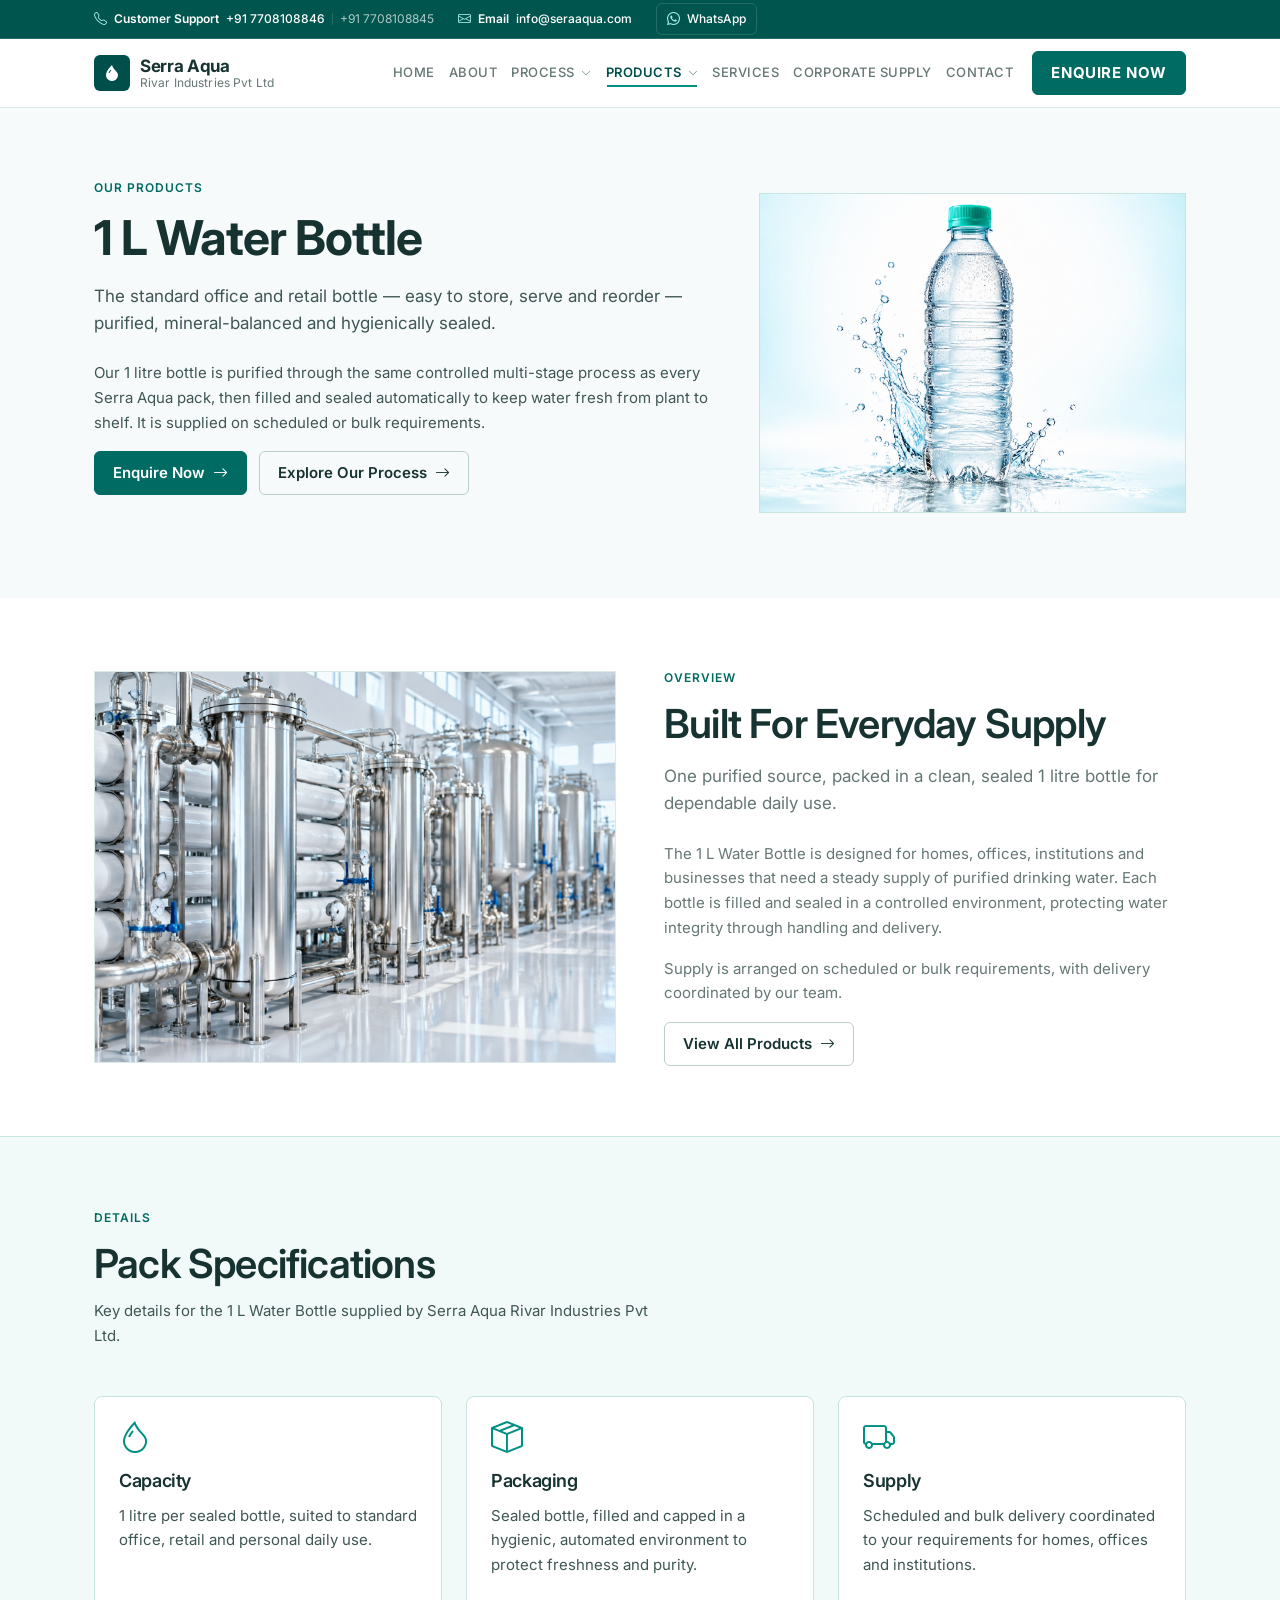
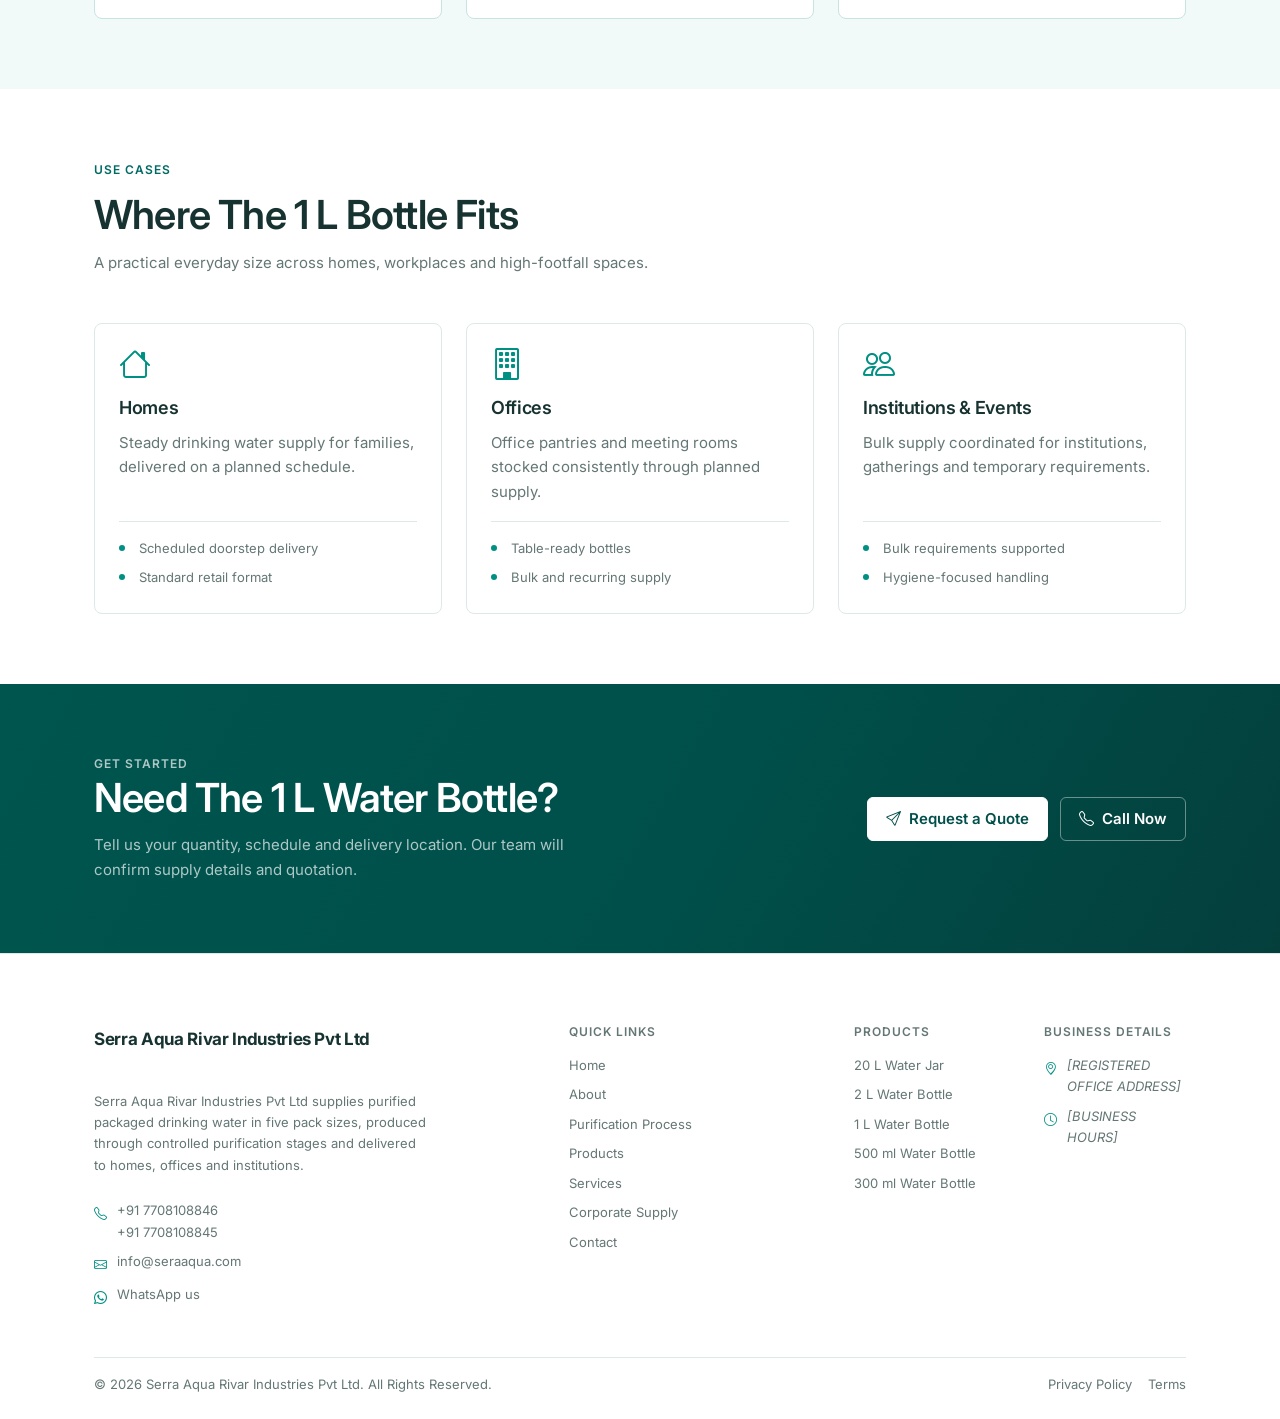
==== commit d6cb918e: "process & products" ====
--- a/1l-water.html
+++ b/1l-water.html
@@ -166,7 +166,7 @@
                     </div>
                     <div class="col-lg-5" data-reveal>
                         <figure class="media">
-                            <img src="./assets/images/hero_section1.png" alt="1 L packaged drinking water bottle from Serra Aqua Rivar Industries Pvt Ltd" width="1280" height="720" loading="lazy">
+                            <img src="./assets/images/1L.png" alt="1 L packaged drinking water bottle from Serra Aqua Rivar Industries Pvt Ltd" width="1280" height="720" loading="lazy">
                         </figure>
                     </div>
                 </div>
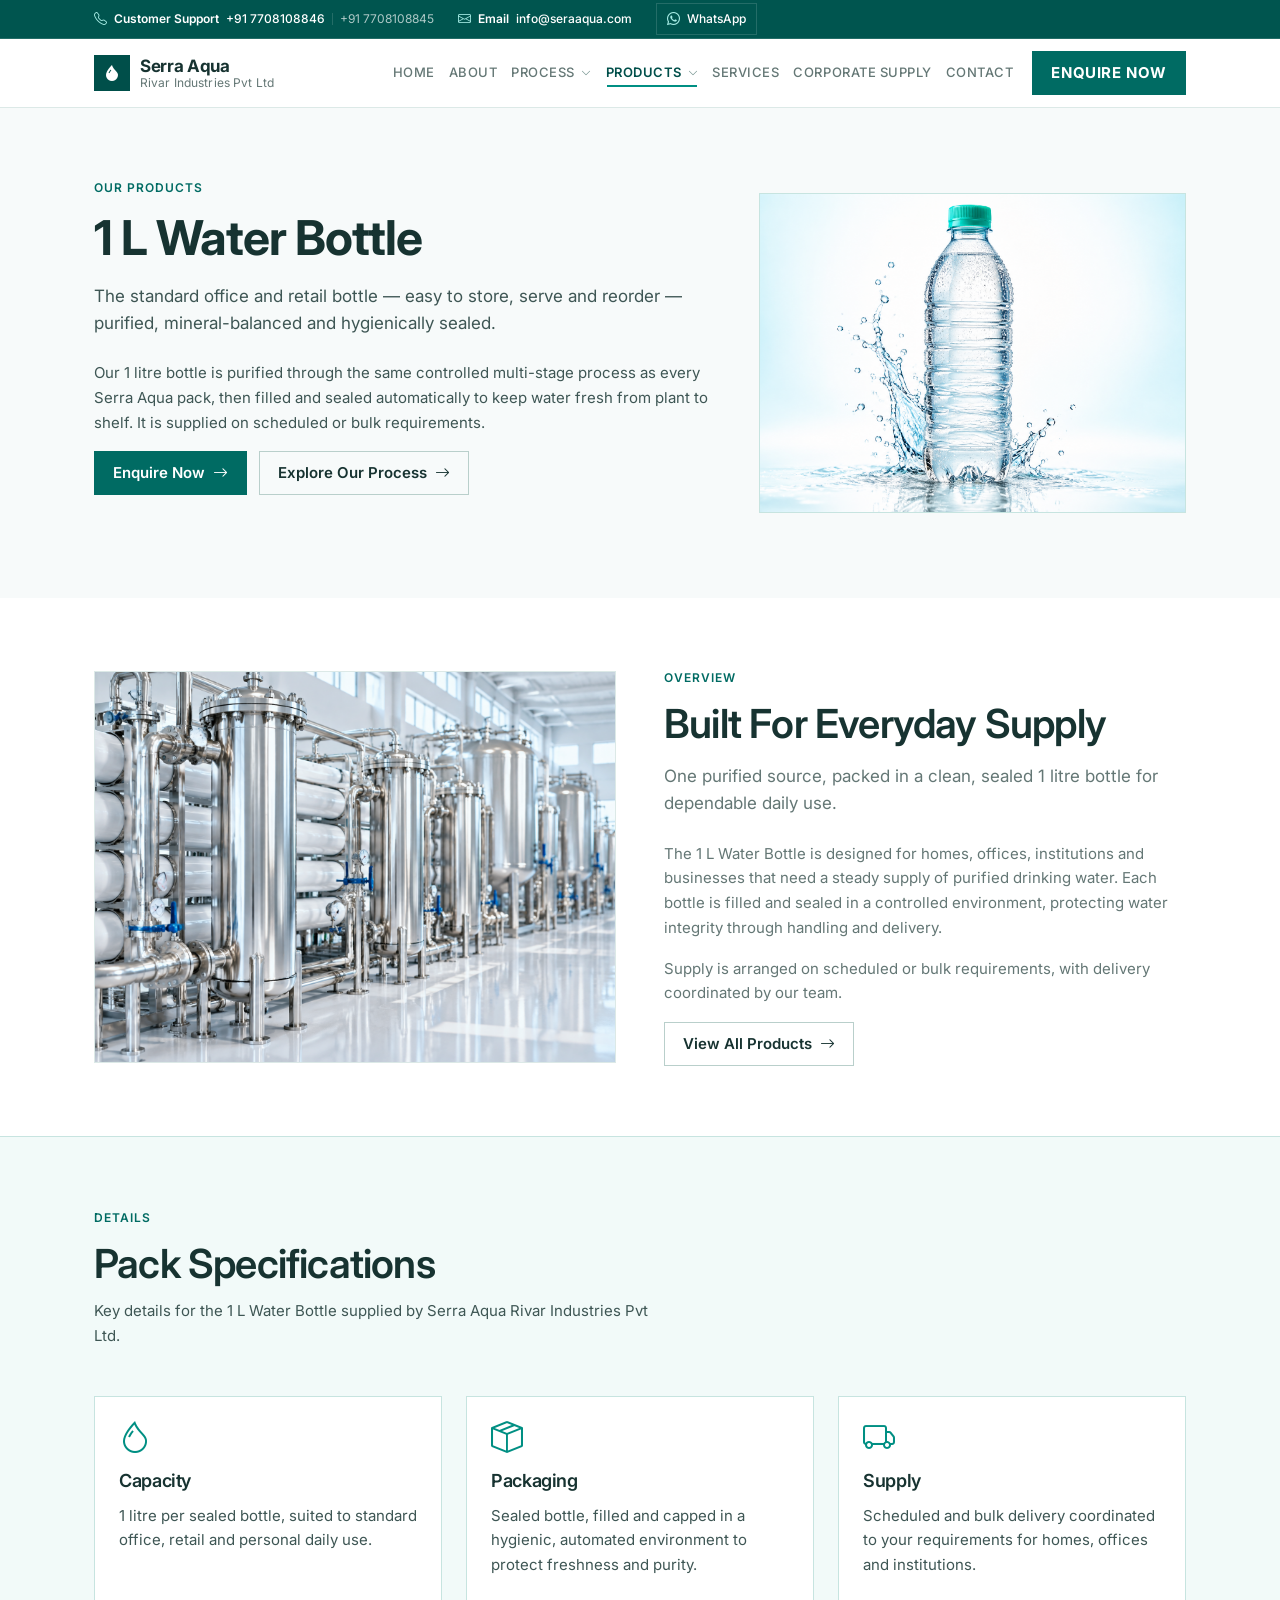
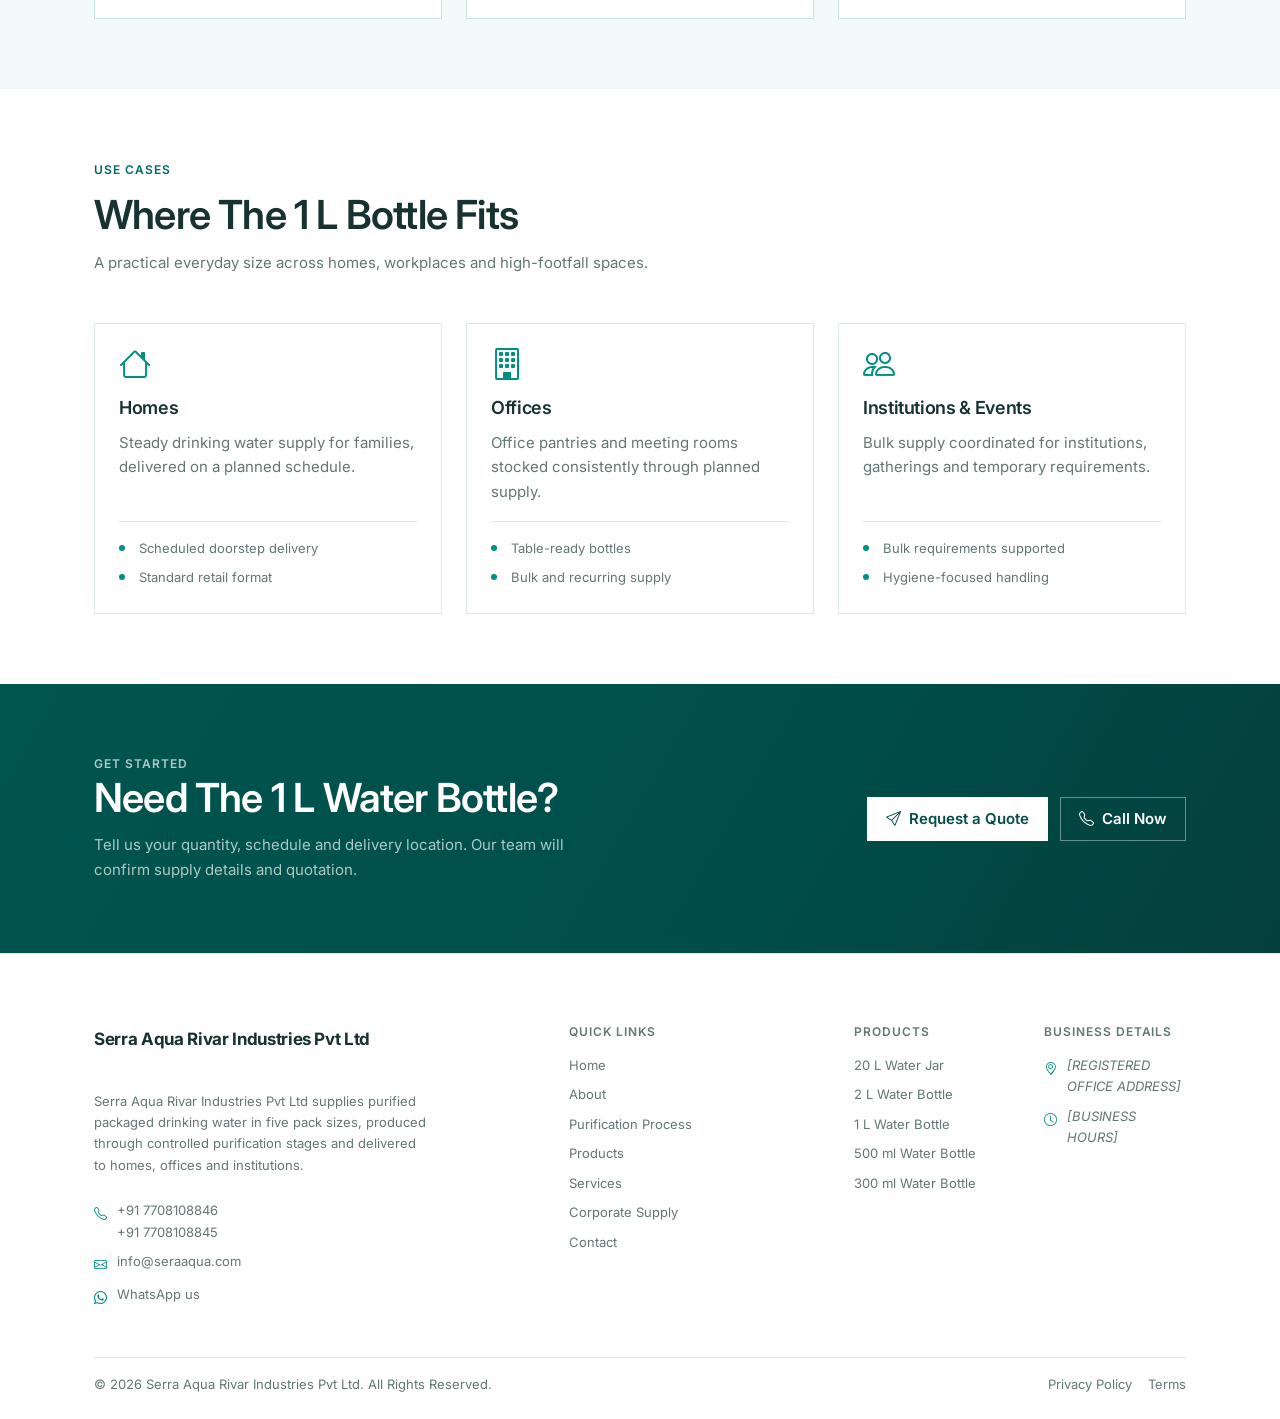
==== commit 21550fae: "all pages" ====
--- a/1l-water.html
+++ b/1l-water.html
@@ -1,4 +1,4 @@
-<!DOCTYPE html>
+﻿<!DOCTYPE html>
 <html lang="en">
 <head>
     <meta charset="UTF-8">
@@ -359,7 +359,11 @@
                             <div class="col-md-6"><label class="form-label" for="enqPhone">Phone *</label><input type="tel" class="form-control" id="enqPhone" name="phone" required autocomplete="tel"><div class="invalid-feedback">Please enter a valid phone number.</div></div>
                             <div class="col-md-6"><label class="form-label" for="enqEmail">Email *</label><input type="email" class="form-control" id="enqEmail" name="email" required autocomplete="email"><div class="invalid-feedback">Please enter a valid email.</div></div>
                             <div class="col-md-6"><label class="form-label" for="enqCompany">Company Name</label><input type="text" class="form-control" id="enqCompany" name="company" autocomplete="organization"></div>
-                            <div class="col-md-6"><label class="form-label" for="enqProduct">Product</label><select class="form-select" id="enqProduct" name="product"><option value="">Select product</option><option value="20 L Water Jar">20 L Water Jar</option><option value="2 L Water Bottle">2 L Water Bottle</option><option value="1 L Water Bottle" selected>1 L Water Bottle</option><option value="500 ml Water Bottle">500 ml Water Bottle</option><option value="300 ml Water Bottle">300 ml Water Bottle</option></select></div>
+                            <div class="col-md-6"><label class="form-label" for="enqProduct">Product</label><select class="form-select" name="product" id="enqProduct">
+                        <option value="">Select product</option><option value="20 L Water Jar">20 L Water Jar</option><option value="2 L Water Bottle">2 L Water Bottle</option><option value="1 L Water Bottle" selected>1 L Water Bottle</option><option value="500 ml Water Bottle">500 ml Water Bottle</option><option value="300 ml Water Bottle">300 ml Water Bottle</option>
+                        <option value="Custom">Custom</option>
+                    </select>
+                    <input type="text" class="form-control mt-2 product-custom-input" name="product_custom" placeholder="Enter custom product" style="display:none;"></div>
                             <div class="col-md-6"><label class="form-label" for="enqQty">Required Quantity</label><input type="text" class="form-control" id="enqQty" name="quantity" placeholder="e.g. 10 jars / 100 bottles"></div>
                             <div class="col-12"><label class="form-label" for="enqLoc">Preferred Delivery Location</label><input type="text" class="form-control" id="enqLoc" name="location"></div>
                             <div class="col-12"><label class="form-label" for="enqMsg">Message</label><textarea class="form-control" id="enqMsg" name="message" rows="4" placeholder="Any specific requirements?"></textarea></div>
@@ -387,3 +391,5 @@
 
 
 
+
+
--- a/assets/css/style.css
+++ b/assets/css/style.css
@@ -58,8 +58,8 @@
     --hover-tint: rgba(0, 143, 131, 0.05);
 
     /* Radius — one value, plus a small control variant */
-    --radius: 8px;
-    --radius-control: 6px;
+    --radius: 0;
+    --radius-control: 0;
 
     /* Spacing rhythm */
     --space-1: 0.25rem;
@@ -1402,8 +1402,8 @@
 
 @media (max-width: 767.98px) {
     .stats-band .container {
-        grid-template-columns: repeat(2, 1fr);
-        gap: var(--space-5) 0;
+        grid-template-columns: repeat(4, 1fr);
+        gap: var(--space-4) 0;
     }
 
     .stat-item {
@@ -1489,6 +1489,42 @@
     margin-bottom: var(--space-4);
 }
 
+.feature-card--media {
+    position: relative;
+    text-align: left;
+    transition: transform var(--t), box-shadow var(--t);
+    aspect-ratio: 1 / 1;
+    justify-content: flex-end;
+    background-color: var(--ink);
+    background-size: cover;
+    background-position: center;
+    background-repeat: no-repeat;
+    color: #fff;
+    overflow: hidden;
+}
+
+.feature-card--media::before {
+    content: "";
+    transition: opacity var(--t);
+    position: absolute;
+    inset: 0;
+    border-radius: var(--radius);
+    background: linear-gradient(to top, rgba(0, 0, 0, 0.78) 0%, rgba(0, 0, 0, 0.25) 55%, rgba(0, 0, 0, 0.05) 100%);
+}
+
+.feature-card--media > * {
+    position: relative;
+    z-index: 1;
+}
+
+.feature-card--media > i {
+    color: #fff;
+}
+
+.feature-card--media h3,
+.feature-card--media p {
+    color: #fff;
+}
 .feature-points {
     margin: auto 0 0;
     padding: var(--space-4) 0 0;
@@ -1520,6 +1556,22 @@
 
 @media (max-width: 991.98px) {
     .feature-grid {
+        grid-template-columns: 1fr;
+    }
+}
+
+.feature-grid--media {
+    grid-template-columns: repeat(4, 1fr);
+}
+
+@media (max-width: 991.98px) {
+    .feature-grid--media {
+        grid-template-columns: repeat(2, 1fr);
+    }
+}
+
+@media (max-width: 575.98px) {
+    .feature-grid--media {
         grid-template-columns: 1fr;
     }
 }
@@ -2171,7 +2223,7 @@
    -------------------------------------------------------------------------- */
 .sector-grid {
     display: grid;
-    grid-template-columns: repeat(4, 1fr);
+    grid-template-columns: repeat(3, 1fr);
     column-gap: var(--space-6);
     row-gap: var(--space-6);
 }
@@ -2747,3 +2799,142 @@
 .sera-navbar .nav-link, .sera-navbar .nav-link--trigger, .mega-link, .mega-cta-link, .mobile-cta-bar .btn, .sera-navbar .btn { text-transform: uppercase; letter-spacing: .04em; }
 
 .sera-navbar .nav-link, .sera-navbar .nav-link--trigger, .mega-link, .mega-cta-link, .mobile-cta-bar .btn, .sera-navbar .btn { font-weight: 700; }
+
+.feature-card--media:hover {
+    transform: translateY(-6px);
+    box-shadow: 0 14px 32px rgba(0, 0, 0, 0.28);
+}
+
+.feature-card--media:hover::before {
+    opacity: 0.75;
+}
+
+.feature-card--media > i {
+    transition: transform var(--t);
+}
+
+.feature-card--media:hover > i {
+    transform: translateY(-4px);
+}
+
+.feature-card--media h3 {
+    transition: transform var(--t);
+    margin: 0 0 var(--space-3);
+}
+
+.feature-card--media p {
+    margin: 0 0 var(--space-4);
+}
+
+.feature-card--media p:last-child {
+    margin-bottom: 0;
+}
+
+.feature-card--media > i {
+    align-self: flex-start;
+    margin: 0 0 var(--space-4);
+}
+
+
+.feature-card--media:hover h3 {
+    transform: translateX(4px);
+}
+.media--hero img {
+    aspect-ratio: auto;
+    height: auto;
+    object-fit: contain;
+    width: 100%;
+    max-height: 640px;
+}
+.section--hero-bg {
+    position: relative;
+    background-color: #0b3d3a;
+    display: flex;
+    align-items: center;
+    aspect-ratio: 1920 / 1088;
+    min-height: 0;
+    padding-top: var(--space-7);
+    padding-bottom: var(--space-7);
+    background-size: cover;
+    background-position: center;
+    background-repeat: no-repeat;
+}
+
+
+
+.section--hero-bg > .container {
+    position: relative;
+    z-index: 1;
+    width: 100%;
+}
+
+.section--hero-bg h1,
+.section--hero-bg .lead-text,
+.section--hero-bg p {
+    color: #fff;
+}
+
+.section--hero-bg .label {
+    color: #9fdcd6;
+}
+@media (max-width: 767.98px) {
+    .section--hero-bg {
+        aspect-ratio: auto;
+        min-height: 480px;
+    }
+}
+
+.section--hero-bg .hero-actions {
+    margin-top: 180px;
+    margin-left: -282px;
+}
+
+@media (max-width: 991.98px) {
+    .section--hero-bg .hero-actions {
+        margin-top: 40px;
+        margin-left: 0;
+    }
+}
+
+@media (max-width: 575.98px) {
+    .feature-card--media {
+        aspect-ratio: auto;
+        min-height: 340px;
+    }
+
+    .section--hero-bg h1 {
+        font-size: clamp(1.75rem, 7vw, 2.25rem);
+    }
+}
+
+@media (max-width: 399.98px) {
+    .feature-grid--media {
+        gap: var(--space-4);
+    }
+}
+
+.media--natural img {
+    aspect-ratio: auto;
+    height: auto;
+    object-fit: contain;
+}
+
+.media--natural {
+    transform: scale(1.15);
+    transform-origin: center center;
+    position: relative;
+    z-index: 2;
+}
+
+@media (max-width: 991.98px) {
+    .media--natural {
+        transform: none;
+    }
+}
+
+@media (max-width: 575.98px) {
+    .stats-band .container {
+        grid-template-columns: repeat(2, 1fr);
+        gap: var(--space-5) 0;
+    }
+}
